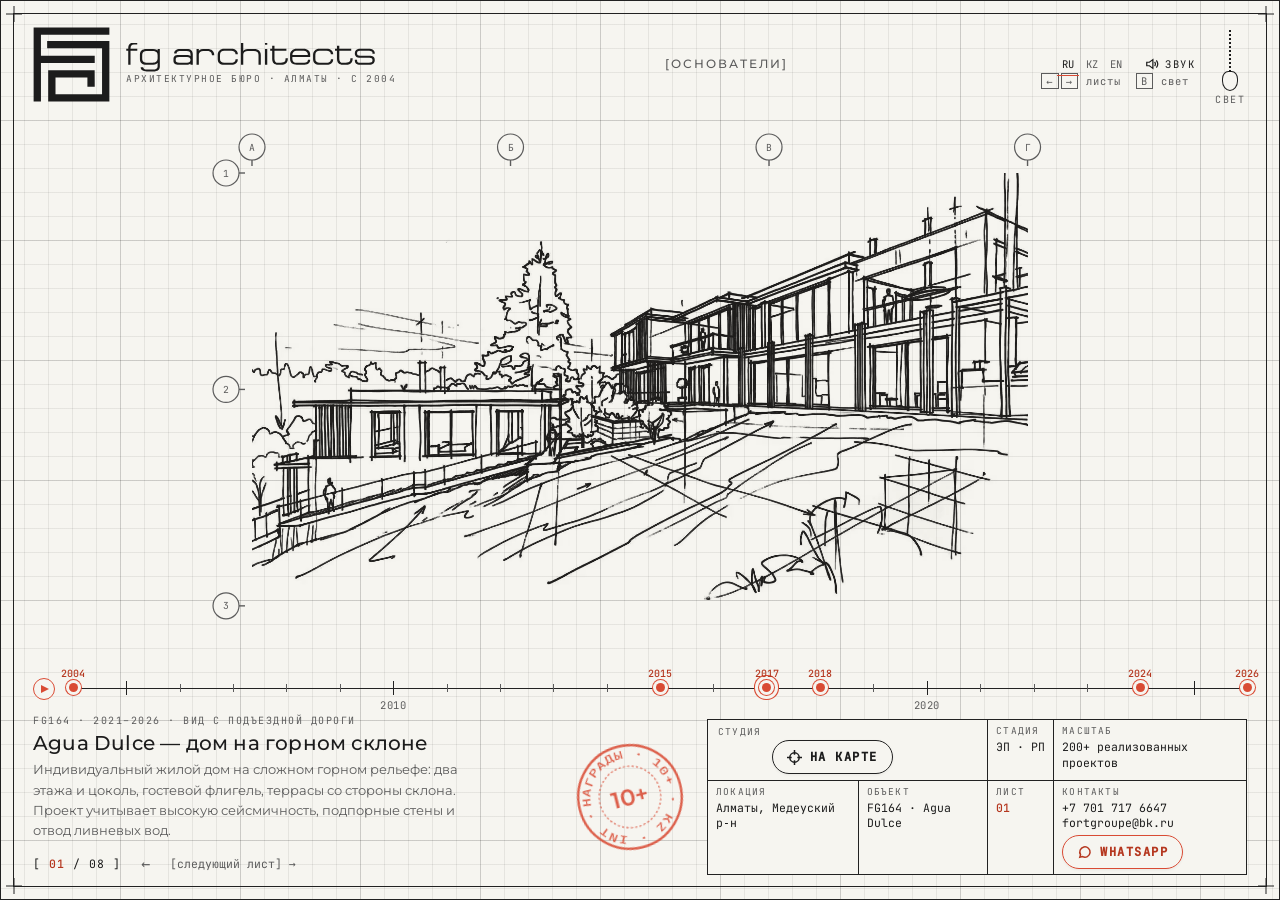
==== index.html @ b061aad9 "feat: release FGA WEB 3.0 interactive drafting board with sub-200ms load and CSP Level 3" ====
<!DOCTYPE html>
<html lang="ru">
<head>
<meta charset="UTF-8">
<meta name="viewport" content="width=device-width, initial-scale=1, viewport-fit=cover">
<title>fg architects — архитектурное бюро в Алматы | дома, отели, интерьеры</title>
<meta name="description" id="metaDesc" content="fg architects (ТОО «Fort Groupe») — архитектурное бюро в Алматы с 2004 года. Частные дома на рельефе, отели и курорты, офисные здания, интерьеры: от эскиза до рабочего проекта и авторского надзора.">
<meta name="theme-color" content="#f6f5f0">
<meta property="og:type" content="website">
<meta property="og:locale" id="ogLocale" content="ru_KZ">
<meta property="og:locale:alternate" content="kk_KZ">
<meta property="og:locale:alternate" content="en_US">
<meta property="og:site_name" content="fg architects">
<meta property="og:title" id="ogTitle" content="fg architects — архитектурное бюро в Алматы">
<meta property="og:description" id="ogDesc" content="С 2004 года: частные дома на рельефе, отели и курорты, офисные здания, интерьеры. Алматы, пр. Серкебаева, 107/1, оф. 13.">
<script type="application/ld+json">
{"@context":"https://schema.org","@graph":[
{"@type":"LocalBusiness","@id":"#firm","name":"fg architects","legalName":"ТОО «Fort Groupe»","alternateName":["Fort Groupe","FG Architects"],
 "description":"Архитектурное бюро в Алматы с 2004 года, более 200 реализованных проектов: частные дома на рельефе, отели и курорты, офисные здания, интерьеры. Эскиз, рабочий проект, авторский надзор.",
 "foundingDate":"2004","award":"Награды казахстанских и международных конкурсов по архитектуре и дизайну (более 10)","telephone":"+77017176647","email":"fortgroupe@bk.ru",
 "address":{"@type":"PostalAddress","streetAddress":"пр. Серкебаева, 107/1, офис 13","addressLocality":"Алматы","addressCountry":"KZ"},
 "areaServed":[{"@type":"City","name":"Алматы"},{"@type":"Country","name":"Казахстан"}],
 "slogan":"Архитектура начинается с человека и строится вокруг человека. Человек — мера всего","hasOfferCatalog":{"@type":"OfferCatalog","name":"Услуги","itemListElement":[{"@type":"Offer","itemOffered":{"@type":"Service","name":"Проектирование частного дома, в том числе на склоне"}},{"@type":"Offer","itemOffered":{"@type":"Service","name":"Проектирование отелей и курортов"}},{"@type":"Offer","itemOffered":{"@type":"Service","name":"Проектирование офисных зданий"}},{"@type":"Offer","itemOffered":{"@type":"Service","name":"Дизайн интерьера"}},{"@type":"Offer","itemOffered":{"@type":"Service","name":"Авторский надзор"}}]},
 "knowsAbout":["BIM-проектирование (Revit) с 2017 года","проектирование частного дома","проектирование на рельефе","проектирование отелей и курортов","офисные здания","дизайн интерьера","авторский надзор"],
 "founder":[{"@id":"#pogodaeva"},{"@id":"#roy"}]},
{"@type":"Person","@id":"#pogodaeva","name":"Оксана Погодаева","jobTitle":"Основатель, управляющий партнёр","worksFor":{"@id":"#firm"}},
{"@type":"Person","@id":"#roy","name":"Владимир Рой","alternateName":"Vladimir Roy","jobTitle":"Сооснователь, главный архитектор проектов","worksFor":{"@id":"#firm"}}]}
</script>
<link rel="icon" href="favicon.ico" sizes="any">
<link rel="icon" href="favicon.svg" type="image/svg+xml">
  <link rel="preload" as="font" type="font/woff2" crossorigin href="fonts/tDbv2o-flEEny0FZhsfKu5WU4zr3E_BX0PnT8RD8yKwBNntkaToggR7BYRbKPxTcwhsk.woff2">
  <link rel="preload" as="font" type="font/woff2" crossorigin href="fonts/tDbv2o-flEEny0FZhsfKu5WU4zr3E_BX0PnT8RD8yKwBNntkaToggR7BYRbKPxDcwg.woff2">
  <link rel="preload" as="font" type="font/woff2" crossorigin href="fonts/JTUSjIg1_i6t8kCHKm459W1hyzbi.woff2">
  <link rel="preload" as="font" type="font/woff2" crossorigin href="fonts/JTUSjIg1_i6t8kCHKm459Wlhyw.woff2">
  <link rel="stylesheet" href="css/app.css?v=3543f463">
<link rel="preload" as="image" href="assets/img/Fg117_sk-10.webp" fetchpriority="high">
<link rel="preload" as="image" href="assets/img/Fg117_sk-10-light.webp">

</head>
<body>
<div class="drafting-board" id="board">
  <div class="board-frame">
    <div class="crosshair ch-tl"></div><div class="crosshair ch-tr"></div>
    <div class="crosshair ch-bl"></div><div class="crosshair ch-br"></div>
  </div>
  <div class="dm" id="dm" aria-hidden="true">
    <div class="dm-h" id="dmH"></div><div class="dm-v" id="dmV"></div>
    <svg class="dm-head" id="dmHead" viewBox="-32 -32 64 64">
      <circle r="22" fill="none" stroke="var(--accent)" stroke-width="1"/>
      <circle r="3" fill="none" stroke="var(--accent)" stroke-width="1"/>
      <g id="dmTicks" stroke="var(--accent)" stroke-width="1"></g>
    </svg>
    <div class="dm-x" id="dmX">X 0000</div><div class="dm-y" id="dmY">Y 0000</div>
  </div>

  <!-- ===== Верх ===== -->
  <header class="top-bar">
    <a class="logo-block" href="#" onclick="event.preventDefault();goHome()" data-i18n-title="logo.aria" title="fg architects — на первый лист" aria-label="fg architects — на первый лист" data-i18n-aria="logo.aria">
      <svg class="logo-mark" viewBox="8200 -150 11880 11720" aria-hidden="true"><path d="M8296.3 0c3895.5,0 7790.9,0 11686.3,0l0 1129.3 -10557 0 0 3216.3 8298.2 0 0 1129.4 -8298.2 0 0 5941.3 -1129.3 0 0 -11416.3zm8298.2 7733.7l-4922.4 0 0 2553.2 7181.1 0 0 -7070.7 -8470.2 0 0 -1129.4 9599.5 0 0 9329.5c-3146.6,0 -6293.2,0 -9439.8,0l0 -4811.9 7169 0 12.1 2553.2 -1129.3 0 0 -1423.8z"/></svg>
      <h1 class="logo-text"><span class="sr-only">fg architects — </span><svg class="logo-word" viewBox="0 13050 28279 3300" aria-hidden="true"><path d="M225.3 13929l-225.3 0 0 -218 225.3 0 0 -43.6c0,-226.5 55.1,-395.5 165.4,-506.3 110.2,-110.8 270.7,-166 481.5,-166l377.9 0 0 225.3 -377.9 0c-128.4,0 -224.7,35.7 -288.9,107.8 -64.2,72.1 -96.3,187.7 -96.3,346.4l0 36.4 770.4 0 0 218 -770.4 0 0 1591.6 -261.6 0 0 -1591.6zm1330 931.5l0 -297.4 0 -159.3c0,-215.6 61.2,-381.6 184.1,-499.1 122.9,-116.9 307,-175.6 552.3,-175.6l758.9 0c162.9,0 298,32.1 404.6,96.3 34.5,21.2 72.1,53.3 113.3,96.3l0 -192.6 254.3 0 0 1981.1c0,179.3 -55.7,317.3 -167.1,413.7 -128.4,111.4 -327,167.1 -596,167.1l-726.8 0c-208.3,0 -375.5,-43.6 -501.5,-130.8 -126,-87.2 -189,-203.5 -189,-348.9l283.4 0c0,70.3 37,131.4 111.5,183.5 73.9,52.1 181.7,78.1 322.8,78.1l686.2 0c167.8,0 296.7,-33.3 387,-99.9 90.2,-66.6 135.1,-147.2 135.1,-241.6l0 -421.6c-19.4,46.1 -66.7,89.7 -142.4,130.8 -99.3,53.3 -219.8,80 -361,80l-751 0c-505.7,0 -758.9,-219.8 -758.9,-660.1zm2013.2 -43.6l0 -391.3c0,-142.3 -44.9,-256.2 -134.5,-341 -99.3,-91.4 -241,-137.5 -425.2,-137.5l-596 0c-215.6,0 -368.8,38.2 -459.7,113.9 -90.9,76.3 -136.3,198 -136.3,364.6l0 391.3c0,169 48.5,292.5 145.4,370.1 96.9,76.9 247.1,115.7 450.6,115.7l596 0c184.1,0 323.4,-44.8 417.9,-133.9 94.5,-89.6 141.7,-206.5 141.7,-351.9zm1802.4 27.9c0,-128.4 43.6,-228.9 131.4,-301.6 96.9,-80 240.4,-119.9 430,-119.9l1050.8 0c126.6,0 218.6,23 277.4,69 19.4,14.5 36.4,38.8 50.9,72.7l0 -245.9c0,-108.4 -32.7,-195 -98.7,-259.8 -77.5,-74.5 -190.8,-112.1 -339.2,-112.1l-697.7 0c-184.7,0 -314.9,38.8 -390.7,116.3 -24.2,24.2 -42.4,63 -54.5,116.3l0 65.4 -268.9 0 0 -65.4c-26.7,-104.2 26.7,-208.3 159.9,-312.5 116.3,-92.1 278.6,-138.1 486.9,-138.1l788.6 0c235,0 408.2,55.7 519.7,166.6 104.2,104.2 156.2,259.2 156.2,464.5l0 1160.4 -261.6 0 0 -145.4c-29.1,33.9 -54.5,58.2 -76.3,72.7 -70.3,48.5 -151.4,72.7 -243.5,72.7l-1017.5 0c-198.7,0 -348.9,-37 -450.6,-110.8 -101.8,-73.9 -152.6,-189.6 -152.6,-347l0 -218zm655.9 -203.5c-158.1,0 -263.4,20 -315.5,60 -52.7,40 -78.7,107.2 -78.7,201.7l0 130.8c0,87.2 25.5,150.2 76.9,188.9 63,48.5 169,72.7 317.3,72.7l890.3 0c262.8,0 394.3,-109 394.3,-327 0,-111.5 -32.7,-193.8 -98.7,-247.1 -65.4,-53.3 -164.1,-79.9 -295.5,-79.9l-890.3 0zm2233 879.4l-261.6 0 0 -1791.5 261.6 0 0 232.6c29.1,-53.3 58.2,-92.1 87.2,-116.3 92.1,-77.6 222.9,-116.3 392.5,-116.3l508.7 0c232.6,0 414.3,57 545.1,170.2 145.3,125.4 218,292.5 218,502.1l0 50.9 -261.6 0 0 -21.8c0,-105.4 -25.5,-198 -76.3,-277.4 -89.7,-137.5 -239.9,-205.9 -450.6,-205.9l-465.2 0c-140.5,0 -258.6,41.8 -354.3,125.4 -95.7,83 -143.5,181.7 -143.5,294.9l0 1153.2zm3670.2 -210.8c198.7,0 340.4,-52.1 425.2,-156.2 53.3,-65.4 79.9,-141.7 79.9,-228.9l0 -36.4 261.6 0 0 29.1c0,133.3 -36.3,249.5 -109,348.9 -126,174.4 -341.6,261.6 -646.8,261.6l-806.7 0c-244.6,0 -427,-58.7 -546.9,-176.2 -119.9,-117.5 -179.9,-281.6 -179.9,-492.4l0 -450.6c0,-205.9 60.6,-369.5 181.7,-490.6 130.8,-133.3 319.8,-199.9 566.9,-199.9l784.9 0 7.3 0c230.1,0 409.4,52.1 537.8,156.3 140.5,113.9 210.7,260.4 210.7,439.7l0 29.1 -261.6 0 0 -21.2c0,-121.7 -43.6,-216.2 -130.8,-284 -87.2,-67.9 -208.3,-101.8 -363.4,-101.8l-784.9 0c-155,0 -274.9,40 -359.8,119.9 -84.8,80 -127.2,197.4 -127.2,352.5l0 450.6c0,140.5 44.8,250.7 134.5,330.7 89.6,80 201.1,119.9 334.3,119.9l792.2 0zm1907.8 -1580.7l697.7 0c266.5,0 466.4,69.1 599.6,206.5 118.7,123.6 178.1,288.9 178.1,497.2l0 1087.8 -261.6 0 0 -1087.8c0,-154.4 -47.3,-274.3 -141.7,-358.5 -94.5,-84.8 -219.2,-127.2 -374.3,-127.2l-697.7 0c-157.5,0 -284,41.8 -379.8,125.4 -95.7,83 -143.5,203.5 -143.5,360.4l0 1087.8 -261.6 0 0 -2525.6 261.6 0 0 988.4c48.5,-82.4 101.8,-139.3 159.9,-170.8 99.4,-55.8 220.5,-83.6 363.4,-83.6zm1947.8 1791.5l0 -1795.1 261.6 0 0 1795.1 -261.6 0zm0 -2525.6l261.6 0 0 261.6 -261.6 0 0 -261.6zm1082.9 1886l0 -944.8 1355.4 0 0 -218 -1355.4 0 0 -348.9 -261.6 0 0 348.9 -225.3 0 0 218 225.3 0 0 904.8c0,227.7 56.3,397.9 169,510.6 112.6,112.7 271.9,169 477.8,169l374.3 0c302.8,0 517.2,-86 643.2,-258 80,-109 119.9,-248.3 119.9,-417.9l0 -50.9 -261.6 0 0 21.8c0,147.8 -25.5,255.6 -76.3,323.4 -80,109 -230.1,163.5 -450.6,163.5l-348.9 0c-113.8,0 -204.7,-33.9 -272.5,-101.8 -75.1,-75.1 -112.6,-181.7 -112.6,-319.8zm3801.1 -457.9c0,-150.2 -42.4,-268.9 -127.2,-356.1 -84.8,-87.2 -203.5,-130.8 -356.1,-130.8l-821.3 0c-138.1,0 -249.5,43.6 -334.3,130.8 -84.8,87.2 -127.2,205.9 -127.2,356.1l1766.1 0zm-378 1104.7l-879.4 0c-513.6,0 -770.4,-225.3 -770.4,-675.9l0 -472.4c0,-176.9 65.4,-328.3 196.2,-454.3 143,-138.1 331.9,-207.1 566.9,-207.1l755.9 0c247.1,0 439.7,63 577.8,189 128.4,116.3 192.6,264 192.6,443.3l0 290.7 -2027.7 0 0 174.4c0,174.4 47.3,302.8 141.7,385.2 82.4,72.7 201.1,109 356.1,109l853.9 0c138.1,0 241.7,-30.9 310.7,-92.7 69,-61.8 103.6,-139.9 103.6,-234.4l0 -36.3 261.6 0 0 36.3c0,138.1 -44.9,256.8 -134.5,356.1 -113.9,126 -282.2,188.9 -505.1,188.9zm2489.2 -218c198.7,0 340.4,-52.1 425.2,-156.2 53.3,-65.4 79.9,-141.7 79.9,-228.9l0 -36.4 261.6 0 0 29.1c0,133.3 -36.3,249.5 -109,348.9 -126,174.4 -341.6,261.6 -646.8,261.6l-806.7 0c-244.6,0 -427,-58.7 -546.9,-176.2 -119.9,-117.5 -179.9,-281.6 -179.9,-492.4l0 -450.6c0,-205.9 60.6,-369.5 181.7,-490.6 130.8,-133.3 319.8,-199.9 566.9,-199.9l784.9 0 7.3 0c230.1,0 409.4,52.1 537.8,156.3 140.5,113.9 210.7,260.4 210.7,439.7l0 29.1 -261.6 0 0 -21.2c0,-121.7 -43.6,-216.2 -130.8,-284 -87.2,-67.9 -208.3,-101.8 -363.4,-101.8l-784.9 0c-155,0 -274.9,40 -359.8,119.9 -84.8,80 -127.2,197.4 -127.2,352.5l0 450.6c0,140.5 44.8,250.7 134.5,330.7 89.6,80 201.1,119.9 334.3,119.9l792.2 0zm1464.5 -428.8l0 -944.8 1355.4 0 0 -218 -1355.4 0 0 -348.9 -261.6 0 0 348.9 -225.3 0 0 218 225.3 0 0 904.8c0,227.7 56.3,397.9 169,510.6 112.6,112.7 271.9,169 477.8,169l374.3 0c302.8,0 517.2,-86 643.2,-258 80,-109 119.9,-248.3 119.9,-417.9l0 -50.9 -261.6 0 0 21.8c0,147.8 -25.5,255.6 -76.3,323.4 -80,109 -230.1,163.5 -450.6,163.5l-348.9 0c-113.8,0 -204.7,-33.9 -272.5,-101.8 -75.1,-75.1 -112.6,-181.7 -112.6,-319.8zm2020.4 65.4l0 101.7c0,87.2 23,149 69,185.3 63.6,50.9 182.9,76.3 358,76.3l926.6 0c265.3,0 397.9,-84.8 397.9,-254.3l0 -80c0,-80 -29.7,-142.3 -89.6,-187.1 -59.4,-44.9 -143.6,-67.3 -253.2,-67.3l-1050.2 0c-202.3,0 -354.3,-36.3 -457.9,-109 -103.6,-72.7 -155,-191.4 -155,-356.1l0 -72.7c0,-133.3 50.9,-241.1 152.6,-323.4 116.3,-94.5 278.6,-141.7 486.9,-141.7l850.3 0c298,0 510,48.5 635.9,145.4 94.5,72.7 141.7,172 141.7,298l0 123.5 -261.6 0 0 -116.3c0,-55.7 -25.4,-101.8 -76.3,-138.1 -87.2,-63 -231.3,-94.5 -432.4,-94.5l-901.2 0c-227.7,0 -341.6,82.4 -341.6,247.1l0 72.7c0,164.7 114.5,247.1 342.8,247.1l1050.2 0c202.3,0 355.5,38.8 461.5,116.3 106,77.5 158.7,196.2 158.7,356.1l0 80c0,133.2 -50.9,242.2 -152.6,327 -116.3,96.9 -281,145.3 -494.2,145.3l-995.7 0c-235,0 -403.4,-46 -505.1,-138.1 -80,-72.7 -119.9,-176.8 -119.9,-312.5l0 -130.8 254.4 0z"/></svg><small data-i18n="tagline">Архитектурное бюро · Алматы · с 2004</small></h1>
    </a>
    <nav class="tabs-nav" id="tabs" role="tablist" aria-label="Разделы" data-i18n-aria="tabs.aria">
      <button class="tab-btn" role="tab" id="tab-founders" aria-controls="tracing-overlay" aria-selected="false" data-tab="founders" onclick="selectTab('founders')"><span aria-hidden="true">[</span><span data-i18n="tab.founders">Основатели</span><span aria-hidden="true">]</span></button>
    </nav>
    <div class="top-right">
      <div class="lang-switch" role="group" aria-label="Язык сайта" data-i18n-aria="lang.aria">
        <button data-lang="ru" aria-pressed="true" lang="ru" onclick="setLang('ru')">RU</button><button data-lang="kk" aria-pressed="false" lang="kk" onclick="setLang('kk')">KZ</button><button data-lang="en" aria-pressed="false" lang="en" onclick="setLang('en')">EN</button>
      </div>
      <button class="sound-btn" id="soundBtn" aria-pressed="true" onclick="toggleSound()" aria-label="Звук карандаша: включить или выключить" data-i18n-aria="sound.aria">
        <svg viewBox="0 0 16 16" aria-hidden="true"><path d="M2 6h3l4-3v10l-4-3H2z"/><path class="wave" d="M11 5.5c1 1.4 1 3.6 0 5M13 3.8c1.8 2.4 1.8 6 0 8.4"/></svg><span data-i18n="sound.label">Звук</span>
      </button>
      <button class="lamp-cord" id="themeBtn" aria-pressed="false" aria-label="Режим листа: ватман или синька со светом" data-i18n-aria="theme.aria">
        <span class="cord"></span><span class="bead"></span><span class="lamp-lbl" data-i18n="lamp.label">свет</span>
      </button>
    </div>
  </header>

  <div class="kbd-hint" aria-hidden="true"><kbd>←</kbd><kbd>→</kbd> <span data-i18n="hint.sheets">листы</span> &nbsp;<kbd>B</kbd> <span data-i18n="hint.bp">синька</span></div>

  <!-- ===== Сцена ===== -->
  <main class="canvas-stage" id="stage" role="tabpanel" aria-labelledby="tab-arch">
    <div class="sketch-wrapper" id="sketch">
      <canvas id="gl" role="img" aria-label="Эскиз: Agua Dulce — дом на горном склоне, вид с подъездной дороги"></canvas>
      <svg class="overlay-svg" id="ovl"></svg>
      <div class="t-square" id="tsq"></div>
      <div class="wipe-handle" id="wipe"><em class="l" data-i18n="layer.shade">ПОДАЧА</em><span>⇆</span><em class="r" data-i18n="layer.lines">ЛИНИИ</em></div>
    </div>
    <button class="zoom-btn" id="zoomBtn" hidden onclick="toggleZoom()" aria-pressed="true"><svg viewBox="0 0 16 16" aria-hidden="true"><path d="M1 5V1h4M11 1h4v4M15 11v4h-4M5 15H1v-4"/></svg><span>Весь лист</span></button>
    <div class="loader" id="loader" aria-hidden="true" data-i18n="loader">ЗАКРЕПЛЯЮ ЛИСТ…</div>

    <button id="concept-toggle-btn" class="concept-toggle hidden" onclick="toggleConceptLayer()" aria-label="Переключить слой: линии или тональная подача" data-i18n-aria="layer.aria">
      <span class="k" data-i18n="layer.label">Слой:</span><b id="lyL" class="on" data-i18n="layer.lines">Линии</b><span class="k">/</span><b id="lyS" data-i18n="layer.shade">Подача</b>
    </button>

    <section id="tracing-overlay" class="tracing-overlay" aria-hidden="true" inert>
      <div class="tape tape-tl"></div><div class="tape tape-tr"></div>
      <button class="kalka-close" onclick="closeFounders()" aria-label="Закрыть" data-i18n-aria="close">×</button>
      <div class="tracing-header"><span data-i18n="tr.header">FG ARCHITECTS — РУКОВОДСТВО БЮРО</span><span class="hide-m" data-i18n="tr.sheet">ЛИСТ: КАЛЬКА 01-А</span></div>
      <div class="founders-grid">
        <div class="founder-card">
          <div class="founder-sketch-avatar"><img class="ph" data-asset="ph_oxy" data-i18n-alt="f2.name" alt="Оксана Погодаева" width="168" height="168" decoding="async"></div>
          <div class="founder-name" data-i18n="f2.name">Оксана Погодаева</div>
          <div class="founder-role" data-i18n="f2.role">ОСНОВАТЕЛЬ / УПРАВЛЯЮЩИЙ ПАРТНЁР</div>
          <div class="founder-since" data-i18n="f2.since">В профессии с 1995 года</div>
          <div class="founder-signature">O. Pogodaeva</div>
        </div>
        <div class="founder-card">
          <div class="founder-sketch-avatar"><img class="ph" data-asset="ph_roy" data-i18n-alt="f1.name" alt="Владимир Рой" width="168" height="168" decoding="async"></div>
          <div class="founder-name" data-i18n="f1.name">Владимир Рой</div>
          <div class="founder-role" data-i18n="f1.role">СООСНОВАТЕЛЬ / ГЛАВНЫЙ АРХИТЕКТОР ПРОЕКТОВ</div>
          <div class="founder-since" data-i18n="f1.since">В профессии с 1999 года</div>
          <div class="founder-signature">V. Roy</div>
        </div>
      </div>
      <p class="manifesto-quote" data-i18n="quote">«Архитектура начинается с человека и строится вокруг человека. Человек — мера всего».</p>
      <div class="bim-line"><b>BIM</b><span data-i18n="bim.line">Проектируем в BIM (Revit) с 2017 года: единая цифровая модель от эскиза до рабочей документации</span></div>
      <div class="tracing-foot"><span data-i18n="tr.foot">Студия основана в 2004 году · Алматы, пр. Серкебаева, 107/1, оф. 13</span><span><a href="mailto:fortgroupe@bk.ru">fortgroupe@bk.ru</a> · <a href="tel:+77017176647">+7 701 717 6647</a></span></div>
    </section>
    <section id="map-overlay" class="tracing-overlay kalka" aria-hidden="true" inert role="dialog" aria-modal="true" aria-labelledby="mapTitle">
      <div class="tape tape-tl"></div><div class="tape tape-tr"></div>
      <button class="kalka-close" onclick="closeKalka()" aria-label="Закрыть" data-i18n-aria="close">×</button>
      <div class="tracing-header"><span data-i18n="map.header">СИТУАЦИОННАЯ СХЕМА — ОФИС СТУДИИ</span><span class="hide-m" data-i18n="map.sheet">ЛИСТ: КАЛЬКА 02-А</span></div>
      <div class="map-body">
        <svg class="compass" viewBox="-60 -60 120 120" aria-hidden="true">
          <circle r="54" class="c1"/><circle r="40" class="c2"/><circle r="4" class="c3"/>
          <path class="n" d="M0 -52 L7 0 L0 6 L-7 0Z"/><path class="s" d="M0 52 L7 0 L0 -6 L-7 0Z"/>
          <path class="w" d="M-46 0 L0 5 L4 0 L0 -5Z"/><path class="w" d="M46 0 L0 5 L-4 0 L0 -5Z"/>
          <text y="-58" text-anchor="middle">N</text>
        </svg>
        <div class="map-text">
          <div class="map-lead" id="mapTitle" data-i18n="map.lead">Офис fg architects</div>
          <div class="map-addr" data-i18n="addr">Алматы, пр. Серкебаева, 107/1, оф. 13</div>
          <div class="map-open" data-i18n="map.open">Открыть в навигаторе</div>
          <div class="map-links">
            <a target="_blank" rel="noopener noreferrer" href="https://2gis.kz/almaty/search/%D0%A1%D0%B5%D1%80%D0%BA%D0%B5%D0%B1%D0%B0%D0%B5%D0%B2%D0%B0%20107%2F1">2GIS</a>
            <a target="_blank" rel="noopener noreferrer" href="https://www.google.com/maps/search/?api=1&amp;query=%D0%90%D0%BB%D0%BC%D0%B0%D1%82%D1%8B%2C%20%D0%BF%D1%80%D0%BE%D1%81%D0%BF%D0%B5%D0%BA%D1%82%20%D0%A1%D0%B5%D1%80%D0%BA%D0%B5%D0%B1%D0%B0%D0%B5%D0%B2%D0%B0%20107%2F1">Google Maps</a>
            <a target="_blank" rel="noopener noreferrer" href="https://yandex.kz/maps/162/almaty/?text=%D0%90%D0%BB%D0%BC%D0%B0%D1%82%D1%8B%2C%20%D0%BF%D1%80%D0%BE%D1%81%D0%BF%D0%B5%D0%BA%D1%82%20%D0%A1%D0%B5%D1%80%D0%BA%D0%B5%D0%B1%D0%B0%D0%B5%D0%B2%D0%B0%20107%2F1"><span data-i18n="map.yandex">Яндекс Карты</span></a>
          </div>
          <div class="map-contacts"><a href="https://wa.me/77017176647" target="_blank" rel="noopener noreferrer">WhatsApp</a> · <a href="tel:+77017176647">+7 701 717 6647</a> · <a href="mailto:fortgroupe@bk.ru">fortgroupe@bk.ru</a></div>
        </div>
      </div>
    </section>

    <section id="awards-overlay" class="tracing-overlay kalka" aria-hidden="true" inert role="dialog" aria-modal="true" aria-labelledby="awTitle">
      <div class="tape tape-tl"></div><div class="tape tape-tr"></div>
      <button class="kalka-close" onclick="closeKalka()" aria-label="Закрыть" data-i18n-aria="close">×</button>
      <div class="tracing-header"><span data-i18n="awards.header">FG ARCHITECTS — ВЕДОМОСТЬ НАГРАД</span><span class="hide-m" data-i18n="awards.sheet">ЛИСТ: КАЛЬКА 03-А</span></div>
      <div class="aw-body">
        <div class="aw-count" id="awTitle"><b data-i18n="awards.count">10+</b><span data-i18n="awards.lead">наград казахстанских и международных конкурсов по архитектуре и дизайну</span></div>
        <p class="aw-text" data-i18n="awards.text">Основатели студии — победители казахстанских и международных конкурсов по архитектуре и дизайну интерьера. С 2004 года студия реализовала более 200 проектов.</p>
        <table class="aw-table" id="awTable" hidden></table>
      </div>
    </section>
  </main>

  <!-- ===== Таймлайн ===== -->
  <nav class="timeline" id="timeline" aria-label="Вехи студии" data-i18n-aria="tl.aria">
    <div class="tl-rule" id="tlRule"></div>
    <button class="tl-play" id="tlPlay" type="button" onclick="event.stopPropagation();tlTour.toggle()" aria-label="Пройти по вехам" data-i18n-aria="tl.play"><svg class="pl" viewBox="0 0 8 8" aria-hidden="true"><path d="M0 0L8 4L0 8Z"/></svg><svg class="ps" viewBox="0 0 8 8" aria-hidden="true"><path d="M0 0h3v8H0zM5 0h3v8H5z"/></svg></button>
    <div class="tl-pop" id="tlPop" role="status" aria-live="polite"></div>
  </nav>

  <!-- ===== Низ ===== -->
  <footer class="bottom-bar">
    <div class="left-col">
      <div class="caption" id="caption" aria-live="polite">
        <div class="meta" id="cap-meta">FG164 · 2021–2026 · Вид с подъездной дороги</div>
        <h2 id="cap-title">Agua Dulce — дом на горном склоне</h2>
        <p id="cap-desc">Индивидуальный жилой дом на сложном горном рельефе: два этажа и цоколь, гостевой флигель, террасы со стороны склона. Проект учитывает высокую сейсмичность, подпорные стены и отвод ливневых вод.</p>
        <button class="cap-more" id="capMore" aria-expanded="false" onclick="toggleCap()" data-i18n="cap.more">Подробнее</button>
      </div>
      <div class="project-nav" id="pnav">
        <span id="project-index">[ <b>01</b> / 08 ]</span>
        <button class="nav-btn arrow" onclick="prevProject()" aria-label="Предыдущий лист" data-i18n-aria="nav.prev">←</button>
        <button class="nav-btn" onclick="nextProject()"><span class="nx-l" data-i18n="nav.next">[следующий лист] →</span><span class="nx-s" data-i18n="nav.short">Далее →</span></button>
      </div>
    </div>
    <div class="tb-wrap">
    <button class="award-seal" id="awardSeal" onclick="openKalka('awards-overlay')" aria-label="Награды студии: открыть ведомость" data-i18n-aria="awards.aria">
      <svg viewBox="0 0 100 100" aria-hidden="true"><defs><path id="sealPath" d="M50 50 m-36 0 a36 36 0 1 1 72 0 a36 36 0 1 1 -72 0"/></defs>
        <circle cx="50" cy="50" r="47" class="r1"/><circle cx="50" cy="50" r="28" class="r2"/>
        <text class="ring"><textPath href="#sealPath" id="sealText" textLength="222" lengthAdjust="spacingAndGlyphs" data-i18n="awards.seal">НАГРАДЫ · 10+ · KZ · INT · </textPath></text>
        <text x="50" y="57" text-anchor="middle" class="big">10+</text></svg>
    </button>
    <table class="title-block" id="tb">
      <tr>
        <td colspan="2" class="tb-addr"><span class="k" data-i18n="tb.studio">Студия</span>
          <button class="map-btn" onclick="openKalka('map-overlay')" aria-label="Показать офис студии на карте" data-i18n-aria="map.aria"><svg viewBox="0 0 16 16" aria-hidden="true"><circle cx="8" cy="8" r="5"/><path d="M8 0v5M8 11v5M0 8h5M11 8h5"/></svg><span data-i18n="map.btn">На карте</span></button></td>
        <td><span class="k" data-i18n="tb.stage">Стадия</span><span id="tb-stage">—</span></td>
        <td><span class="k" data-i18n="tb.scale">Масштаб</span><span id="tb-scale" data-i18n="scale.firm">200+ реализованных проектов</span></td>
      </tr>
      <tr>
        <td><span class="k" data-i18n="tb.location">Локация</span><span id="tb-location">—</span></td>
        <td><span class="k" data-i18n="tb.object">Объект</span><span id="tb-object-name">—</span></td>
        <td><span class="k" data-i18n="tb.sheet">Лист</span><span id="tb-sheet">01</span></td>
        <td><span class="k" data-i18n="tb.contacts">Контакты</span><a href="tel:+77017176647">+7 701 717 6647</a><br><a href="mailto:fortgroupe@bk.ru">fortgroupe@bk.ru</a><br><a class="map-btn wa-btn" target="_blank" rel="noopener noreferrer" href="https://wa.me/77017176647"><svg viewBox="0 0 16 16" aria-hidden="true"><path d="M3 13l.8-2.6A5.5 5.5 0 1 1 6 12.4z"/></svg>WhatsApp</a></td>
      </tr>
    </table>
    </div>
  </footer>
</div>
<label class="haptic-proxy" aria-hidden="true" id="hapticProxy"><input type="checkbox" switch tabindex="-1"></label>
<noscript><section style="position:fixed;inset:12%;overflow:auto;background:#f6f5f0;padding:24px;font:14px/1.6 sans-serif;z-index:99">
<h2>fg architects — архитектурное бюро в Алматы</h2>
<p>ТОО «Fort Groupe», с 2004 года, более 200 реализованных проектов, более 10 наград казахстанских и международных конкурсов. Частные дома на рельефе, отели и курорты, офисные здания, интерьеры: эскиз, рабочий проект, авторский надзор.</p>
<p>Руководство: Оксана Погодаева — основатель, управляющий партнёр (в профессии с 1995 года); Владимир Рой — сооснователь, главный архитектор проектов (в профессии с 1999 года).</p>
<p>Алматы, пр. Серкебаева, 107/1, оф. 13 · <a href="tel:+77017176647">+7 701 717 6647</a> · <a href="mailto:fortgroupe@bk.ru">fortgroupe@bk.ru</a></p>
<h3>Проекты</h3>
<ul>
<li><b>Agua Dulce (FG164), Алматы, Медеуский р‑н, 2021–2026</b> — индивидуальный жилой дом на сложном горном рельефе: два этажа и цоколь, гостевой флигель, террасы, облицовка натуральным камнем; подпорные стены, высокая сейсмичность, отвод ливневых вод. Эскизный и рабочий проект.</li>
<li><b>KAZ Recycling (FG200), Карасайский р-н, с. Абай, 2024–2026</b> — административное здание класса А: перфорированная оболочка с органическими проёмами, витражный первый этаж, атриум, проект фасадного освещения. Эскизный проект.</li>
<li><b>Отель в Чундже (FG131), Алматинская обл., 2018–2026</b> — загородный отель: интерьеры лобби-бара, комплектация, рабочая документация и авторский надзор.</li>
<li><b>Классические интерьеры, Алматы</b> — дизайн-проект холла и гостиной: стеновые панели, пилястры, карнизы, двери с остеклением.</li>
</ul>
<p>История: 2004 — основание студии; 2015 — Владимир Рой становится соучредителем; 2017 — победа в конкурсе IDEA и внедрение BIM (Revit); 2018 — дипломы Союза архитекторов; 2024 — 20 лет студии; 2026 — более 200 реализованных проектов.</p>
<p>Услуги: архитектурное проектирование частных домов, в том числе на склонах; отели и курорты; офисные здания; дизайн интерьера; эскизный и рабочий проект; авторский надзор.</p>
<p>Для просмотра эскизов включите JavaScript.</p></section></noscript>

<script defer src="js/config.js?v=3b1d8823"></script>
<script defer src="js/app.js?v=95995d14"></script>
</body>
</html>
---- css/app.css ----
@font-face {
  font-family: 'Caveat';
  font-style: normal;
  font-weight: 400;
  font-display: swap;
  src: url(../fonts/Wnz6HAc5bAfYB2Q7azYYmg8.woff2) format('woff2');
  unicode-range: U+0460-052F, U+1C80-1C8A, U+20B4, U+2DE0-2DFF, U+A640-A69F, U+FE2E-FE2F;
}
@font-face {
  font-family: 'Caveat';
  font-style: normal;
  font-weight: 400;
  font-display: swap;
  src: url(../fonts/Wnz6HAc5bAfYB2Q7YjYYmg8.woff2) format('woff2');
  unicode-range: U+0301, U+0400-045F, U+0490-0491, U+04B0-04B1, U+2116;
}
@font-face {
  font-family: 'Caveat';
  font-style: normal;
  font-weight: 400;
  font-display: swap;
  src: url(../fonts/Wnz6HAc5bAfYB2Q7aDYYmg8.woff2) format('woff2');
  unicode-range: U+0100-02BA, U+02BD-02C5, U+02C7-02CC, U+02CE-02D7, U+02DD-02FF, U+0304, U+0308, U+0329, U+1D00-1DBF, U+1E00-1E9F, U+1EF2-1EFF, U+2020, U+20A0-20AB, U+20AD-20C4, U+2113, U+2C60-2C7F, U+A720-A7FF;
}
@font-face {
  font-family: 'Caveat';
  font-style: normal;
  font-weight: 400;
  font-display: swap;
  src: url(../fonts/Wnz6HAc5bAfYB2Q7ZjYY.woff2) format('woff2');
  unicode-range: U+0000-00FF, U+0131, U+0152-0153, U+02BB-02BC, U+02C6, U+02DA, U+02DC, U+0304, U+0308, U+0329, U+2000-206F, U+20AC, U+2122, U+2191, U+2193, U+2212, U+2215, U+FEFF, U+FFFD;
}
@font-face {
  font-family: 'Caveat';
  font-style: normal;
  font-weight: 600;
  font-display: swap;
  src: url(../fonts/Wnz6HAc5bAfYB2Q7azYYmg8.woff2) format('woff2');
  unicode-range: U+0460-052F, U+1C80-1C8A, U+20B4, U+2DE0-2DFF, U+A640-A69F, U+FE2E-FE2F;
}
@font-face {
  font-family: 'Caveat';
  font-style: normal;
  font-weight: 600;
  font-display: swap;
  src: url(../fonts/Wnz6HAc5bAfYB2Q7YjYYmg8.woff2) format('woff2');
  unicode-range: U+0301, U+0400-045F, U+0490-0491, U+04B0-04B1, U+2116;
}
@font-face {
  font-family: 'Caveat';
  font-style: normal;
  font-weight: 600;
  font-display: swap;
  src: url(../fonts/Wnz6HAc5bAfYB2Q7aDYYmg8.woff2) format('woff2');
  unicode-range: U+0100-02BA, U+02BD-02C5, U+02C7-02CC, U+02CE-02D7, U+02DD-02FF, U+0304, U+0308, U+0329, U+1D00-1DBF, U+1E00-1E9F, U+1EF2-1EFF, U+2020, U+20A0-20AB, U+20AD-20C4, U+2113, U+2C60-2C7F, U+A720-A7FF;
}
@font-face {
  font-family: 'Caveat';
  font-style: normal;
  font-weight: 600;
  font-display: swap;
  src: url(../fonts/Wnz6HAc5bAfYB2Q7ZjYY.woff2) format('woff2');
  unicode-range: U+0000-00FF, U+0131, U+0152-0153, U+02BB-02BC, U+02C6, U+02DA, U+02DC, U+0304, U+0308, U+0329, U+2000-206F, U+20AC, U+2122, U+2191, U+2193, U+2212, U+2215, U+FEFF, U+FFFD;
}
@font-face {
  font-family: 'JetBrains Mono';
  font-style: normal;
  font-weight: 400;
  font-display: swap;
  src: url(../fonts/tDbv2o-flEEny0FZhsfKu5WU4zr3E_BX0PnT8RD8yKwBNntkaToggR7BYRbKPx3cwhsk.woff2) format('woff2');
  unicode-range: U+0460-052F, U+1C80-1C8A, U+20B4, U+2DE0-2DFF, U+A640-A69F, U+FE2E-FE2F;
}
@font-face {
  font-family: 'JetBrains Mono';
  font-style: normal;
  font-weight: 400;
  font-display: swap;
  src: url(../fonts/tDbv2o-flEEny0FZhsfKu5WU4zr3E_BX0PnT8RD8yKwBNntkaToggR7BYRbKPxTcwhsk.woff2) format('woff2');
  unicode-range: U+0301, U+0400-045F, U+0490-0491, U+04B0-04B1, U+2116;
}
@font-face {
  font-family: 'JetBrains Mono';
  font-style: normal;
  font-weight: 400;
  font-display: swap;
  src: url(../fonts/tDbv2o-flEEny0FZhsfKu5WU4zr3E_BX0PnT8RD8yKwBNntkaToggR7BYRbKPx7cwhsk.woff2) format('woff2');
  unicode-range: U+0100-02BA, U+02BD-02C5, U+02C7-02CC, U+02CE-02D7, U+02DD-02FF, U+0304, U+0308, U+0329, U+1D00-1DBF, U+1E00-1E9F, U+1EF2-1EFF, U+2020, U+20A0-20AB, U+20AD-20C4, U+2113, U+2C60-2C7F, U+A720-A7FF;
}
@font-face {
  font-family: 'JetBrains Mono';
  font-style: normal;
  font-weight: 400;
  font-display: swap;
  src: url(../fonts/tDbv2o-flEEny0FZhsfKu5WU4zr3E_BX0PnT8RD8yKwBNntkaToggR7BYRbKPxDcwg.woff2) format('woff2');
  unicode-range: U+0000-00FF, U+0131, U+0152-0153, U+02BB-02BC, U+02C6, U+02DA, U+02DC, U+0304, U+0308, U+0329, U+2000-206F, U+20AC, U+2122, U+2191, U+2193, U+2212, U+2215, U+FEFF, U+FFFD;
}
@font-face {
  font-family: 'JetBrains Mono';
  font-style: normal;
  font-weight: 500;
  font-display: swap;
  src: url(../fonts/tDbv2o-flEEny0FZhsfKu5WU4zr3E_BX0PnT8RD8yKwBNntkaToggR7BYRbKPx3cwhsk.woff2) format('woff2');
  unicode-range: U+0460-052F, U+1C80-1C8A, U+20B4, U+2DE0-2DFF, U+A640-A69F, U+FE2E-FE2F;
}
@font-face {
  font-family: 'JetBrains Mono';
  font-style: normal;
  font-weight: 500;
  font-display: swap;
  src: url(../fonts/tDbv2o-flEEny0FZhsfKu5WU4zr3E_BX0PnT8RD8yKwBNntkaToggR7BYRbKPxTcwhsk.woff2) format('woff2');
  unicode-range: U+0301, U+0400-045F, U+0490-0491, U+04B0-04B1, U+2116;
}
@font-face {
  font-family: 'JetBrains Mono';
  font-style: normal;
  font-weight: 500;
  font-display: swap;
  src: url(../fonts/tDbv2o-flEEny0FZhsfKu5WU4zr3E_BX0PnT8RD8yKwBNntkaToggR7BYRbKPx7cwhsk.woff2) format('woff2');
  unicode-range: U+0100-02BA, U+02BD-02C5, U+02C7-02CC, U+02CE-02D7, U+02DD-02FF, U+0304, U+0308, U+0329, U+1D00-1DBF, U+1E00-1E9F, U+1EF2-1EFF, U+2020, U+20A0-20AB, U+20AD-20C4, U+2113, U+2C60-2C7F, U+A720-A7FF;
}
@font-face {
  font-family: 'JetBrains Mono';
  font-style: normal;
  font-weight: 500;
  font-display: swap;
  src: url(../fonts/tDbv2o-flEEny0FZhsfKu5WU4zr3E_BX0PnT8RD8yKwBNntkaToggR7BYRbKPxDcwg.woff2) format('woff2');
  unicode-range: U+0000-00FF, U+0131, U+0152-0153, U+02BB-02BC, U+02C6, U+02DA, U+02DC, U+0304, U+0308, U+0329, U+2000-206F, U+20AC, U+2122, U+2191, U+2193, U+2212, U+2215, U+FEFF, U+FFFD;
}
@font-face {
  font-family: 'Montserrat';
  font-style: normal;
  font-weight: 400;
  font-display: swap;
  src: url(../fonts/JTUSjIg1_i6t8kCHKm459WRhyzbi.woff2) format('woff2');
  unicode-range: U+0460-052F, U+1C80-1C8A, U+20B4, U+2DE0-2DFF, U+A640-A69F, U+FE2E-FE2F;
}
@font-face {
  font-family: 'Montserrat';
  font-style: normal;
  font-weight: 400;
  font-display: swap;
  src: url(../fonts/JTUSjIg1_i6t8kCHKm459W1hyzbi.woff2) format('woff2');
  unicode-range: U+0301, U+0400-045F, U+0490-0491, U+04B0-04B1, U+2116;
}
@font-face {
  font-family: 'Montserrat';
  font-style: normal;
  font-weight: 400;
  font-display: swap;
  src: url(../fonts/JTUSjIg1_i6t8kCHKm459Wdhyzbi.woff2) format('woff2');
  unicode-range: U+0100-02BA, U+02BD-02C5, U+02C7-02CC, U+02CE-02D7, U+02DD-02FF, U+0304, U+0308, U+0329, U+1D00-1DBF, U+1E00-1E9F, U+1EF2-1EFF, U+2020, U+20A0-20AB, U+20AD-20C4, U+2113, U+2C60-2C7F, U+A720-A7FF;
}
@font-face {
  font-family: 'Montserrat';
  font-style: normal;
  font-weight: 400;
  font-display: swap;
  src: url(../fonts/JTUSjIg1_i6t8kCHKm459Wlhyw.woff2) format('woff2');
  unicode-range: U+0000-00FF, U+0131, U+0152-0153, U+02BB-02BC, U+02C6, U+02DA, U+02DC, U+0304, U+0308, U+0329, U+2000-206F, U+20AC, U+2122, U+2191, U+2193, U+2212, U+2215, U+FEFF, U+FFFD;
}
@font-face {
  font-family: 'Montserrat';
  font-style: normal;
  font-weight: 500;
  font-display: swap;
  src: url(../fonts/JTUSjIg1_i6t8kCHKm459WRhyzbi.woff2) format('woff2');
  unicode-range: U+0460-052F, U+1C80-1C8A, U+20B4, U+2DE0-2DFF, U+A640-A69F, U+FE2E-FE2F;
}
@font-face {
  font-family: 'Montserrat';
  font-style: normal;
  font-weight: 500;
  font-display: swap;
  src: url(../fonts/JTUSjIg1_i6t8kCHKm459W1hyzbi.woff2) format('woff2');
  unicode-range: U+0301, U+0400-045F, U+0490-0491, U+04B0-04B1, U+2116;
}
@font-face {
  font-family: 'Montserrat';
  font-style: normal;
  font-weight: 500;
  font-display: swap;
  src: url(../fonts/JTUSjIg1_i6t8kCHKm459Wdhyzbi.woff2) format('woff2');
  unicode-range: U+0100-02BA, U+02BD-02C5, U+02C7-02CC, U+02CE-02D7, U+02DD-02FF, U+0304, U+0308, U+0329, U+1D00-1DBF, U+1E00-1E9F, U+1EF2-1EFF, U+2020, U+20A0-20AB, U+20AD-20C4, U+2113, U+2C60-2C7F, U+A720-A7FF;
}
@font-face {
  font-family: 'Montserrat';
  font-style: normal;
  font-weight: 500;
  font-display: swap;
  src: url(../fonts/JTUSjIg1_i6t8kCHKm459Wlhyw.woff2) format('woff2');
  unicode-range: U+0000-00FF, U+0131, U+0152-0153, U+02BB-02BC, U+02C6, U+02DA, U+02DC, U+0304, U+0308, U+0329, U+2000-206F, U+20AC, U+2122, U+2191, U+2193, U+2212, U+2215, U+FEFF, U+FFFD;
}
@font-face {
  font-family: 'Montserrat';
  font-style: normal;
  font-weight: 600;
  font-display: swap;
  src: url(../fonts/JTUSjIg1_i6t8kCHKm459WRhyzbi.woff2) format('woff2');
  unicode-range: U+0460-052F, U+1C80-1C8A, U+20B4, U+2DE0-2DFF, U+A640-A69F, U+FE2E-FE2F;
}
@font-face {
  font-family: 'Montserrat';
  font-style: normal;
  font-weight: 600;
  font-display: swap;
  src: url(../fonts/JTUSjIg1_i6t8kCHKm459W1hyzbi.woff2) format('woff2');
  unicode-range: U+0301, U+0400-045F, U+0490-0491, U+04B0-04B1, U+2116;
}
@font-face {
  font-family: 'Montserrat';
  font-style: normal;
  font-weight: 600;
  font-display: swap;
  src: url(../fonts/JTUSjIg1_i6t8kCHKm459Wdhyzbi.woff2) format('woff2');
  unicode-range: U+0100-02BA, U+02BD-02C5, U+02C7-02CC, U+02CE-02D7, U+02DD-02FF, U+0304, U+0308, U+0329, U+1D00-1DBF, U+1E00-1E9F, U+1EF2-1EFF, U+2020, U+20A0-20AB, U+20AD-20C4, U+2113, U+2C60-2C7F, U+A720-A7FF;
}
@font-face {
  font-family: 'Montserrat';
  font-style: normal;
  font-weight: 600;
  font-display: swap;
  src: url(../fonts/JTUSjIg1_i6t8kCHKm459Wlhyw.woff2) format('woff2');
  unicode-range: U+0000-00FF, U+0131, U+0152-0153, U+02BB-02BC, U+02C6, U+02DA, U+02DC, U+0304, U+0308, U+0329, U+2000-206F, U+20AC, U+2122, U+2191, U+2193, U+2212, U+2215, U+FEFF, U+FFFD;
}

:root{
  --bg-paper:#f6f5f0;
  --paper-line:rgba(30,30,30,0.08);
  --paper-line-major:rgba(30,30,30,0.13);
  --text-main:#1c1c1c;
  --text-muted:#5c5c5c;
  --accent:#d94b34;
  --accent-text:#b5371f;
  --border:#222222;
  --tracing-bg:rgba(255,255,255,0.88);
  --tape:rgba(230,225,205,0.7);
  --ui-fast:0.2s cubic-bezier(0.2,0.7,0.2,1);
}
body.blueprint{
  --bg-paper:#12233c;
  --paper-line:rgba(255,255,255,0.08);
  --paper-line-major:rgba(255,255,255,0.13);
  --text-main:#f0f4f8;
  --text-muted:#8aa0b8;
  --border:#a4c2e6;
  --tracing-bg:rgba(20,38,64,0.92);
  --accent-text:#ff8466;
  --tape:rgba(200,210,225,0.28);
}
*{box-sizing:border-box;margin:0;padding:0}
html,body{width:100vw;height:100vh;height:100dvh;overflow:hidden}
body{
  background:var(--bg-paper);color:var(--text-main);
  font-family:'Montserrat',system-ui,sans-serif;font-weight:400;
  transition:background-color .4s ease,color .4s ease;
  -webkit-font-smoothing:antialiased;
}
button{font:inherit;color:inherit;background:none;border:0;cursor:pointer}
a{color:inherit;text-decoration:none}
.mono{font-family:'JetBrains Mono',ui-monospace,monospace}
.hand{font-family:'Caveat',cursive}

/* ===== Кульман ===== */
.drafting-board{
  position:relative;width:100vw;height:100vh;height:100dvh;
  padding:24px 32px;
  border:1px solid var(--border);
  display:flex;flex-direction:column;justify-content:space-between;
  background-color:var(--bg-paper);
  background-image:
    linear-gradient(var(--paper-line-major) 1px,transparent 1px),
    linear-gradient(90deg,var(--paper-line-major) 1px,transparent 1px),
    linear-gradient(var(--paper-line) 1px,transparent 1px),
    linear-gradient(90deg,var(--paper-line) 1px,transparent 1px);
  background-size:120px 120px,120px 120px,24px 24px,24px 24px;
  background-position:-1px -1px;
  transition:background-color .4s ease,border-color .4s ease;
  cursor:crosshair;
}
.drafting-board::after{ /* виньетка синьки */
  content:"";position:absolute;inset:0;pointer-events:none;
  background:radial-gradient(ellipse at 50% 45%,transparent 45%,rgba(4,10,22,.55) 100%);
  opacity:0;transition:opacity .6s ease;
}
body.blueprint .drafting-board::after{opacity:1}
.board-frame{position:absolute;inset:12px;border:1px solid var(--border);pointer-events:none;transition:border-color .4s ease;z-index:1}
.crosshair{position:absolute;width:16px;height:16px}
.crosshair::before,.crosshair::after{content:"";position:absolute;background:var(--border);transition:background-color .4s ease}
.crosshair::before{left:50%;top:0;width:1px;height:100%;transform:translateX(-50%)}
.crosshair::after{top:50%;left:0;height:1px;width:100%;transform:translateY(-50%)}
.ch-tl{top:-8px;left:-8px}.ch-tr{top:-8px;right:-8px}.ch-bl{bottom:-8px;left:-8px}.ch-br{bottom:-8px;right:-8px}
.frame-ticks{position:absolute;inset:0;pointer-events:none}
.frame-ticks svg{position:absolute;overflow:visible}

/* ===== Верхняя панель ===== */
.top-bar{position:relative;z-index:6;display:flex;align-items:center;justify-content:space-between;gap:20px;min-height:78px;height:auto}
.logo-block{display:flex;align-items:center;gap:16px;cursor:pointer}
.logo-square{width:36px;height:36px;border:1.5px solid var(--border);display:grid;place-items:center;
  font-family:'JetBrains Mono',monospace;font-weight:500;font-size:15px;letter-spacing:-.5px;transition:border-color .4s ease, background-color var(--ui-fast)}
.logo-block:hover .logo-square{background:var(--text-main);color:var(--bg-paper)}
.logo-mark{width:77px;height:77px;fill:var(--text-main);transition:fill .4s,transform .3s cubic-bezier(.16,1,.3,1)}
.logo-block:hover .logo-mark{transform:rotate(-4deg)}
.logo-word{display:block;height:29px;width:249px;fill:var(--text-main);transition:fill .4s}
.tb-logo{height:34px;width:60px;fill:var(--text-main);display:block;transition:fill .4s}
h1.logo-text{margin:0;font-weight:500}
.logo-text{font-weight:500;font-size:15px;letter-spacing:.5px;line-height:1.1}
.logo-text small{display:block;margin-top:4px;font-family:'JetBrains Mono',monospace;font-weight:300;font-size:9.5px;letter-spacing:1.5px;color:var(--text-muted);text-transform:uppercase;margin-top:2px}
.tabs-nav{display:flex;gap:28px}
.tab-btn{position:relative;text-transform:uppercase;letter-spacing:2px;font-size:11.5px;font-weight:500;color:var(--text-muted);padding:6px 0;transition:color var(--ui-fast)}
.tab-btn:hover{color:var(--text-main)}
.tab-btn.active{color:var(--text-main)}
.tab-btn::after,.tab-btn::before{content:"";position:absolute;left:0;right:0;background:var(--accent);transform:scaleX(0);transform-origin:left;transition:transform .35s cubic-bezier(.16,1,.3,1)}
.tab-btn::after{height:2px;bottom:-2px}
.tab-btn::before{height:1px;bottom:-6px;left:14%;right:14%;opacity:.6;transition-delay:.06s}
.tab-btn.active::after,.tab-btn.active::before{transform:scaleX(1)}
.theme-toggle{display:flex;align-items:center;gap:10px;font-family:'JetBrains Mono',monospace;font-size:10.5px;letter-spacing:1.5px;text-transform:uppercase}
.theme-toggle .lbl{color:var(--text-muted);transition:color .3s}
.theme-toggle .lbl.on{color:var(--text-main)}
.switch{position:relative;width:46px;height:20px;border:1px solid var(--border);transition:border-color .4s}
.switch i{position:absolute;top:2px;left:2px;width:14px;height:14px;background:var(--text-main);transition:transform .45s cubic-bezier(.16,1,.3,1),background-color .4s}
body.blueprint .switch i{transform:translateX(26px);background:#ffc56b;box-shadow:0 0 10px 2px rgba(255,180,90,.65)}
.theme-toggle:hover .switch{border-color:var(--accent)}

/* ===== Сцена ===== */
.canvas-stage{position:relative;flex:1;min-height:0;display:flex;align-items:center;justify-content:center;margin:10px 0 8px;z-index:2}
.sketch-wrapper{position:relative;flex-shrink:0;transition:opacity .35s ease,transform .35s ease;will-change:opacity,transform}
.sketch-wrapper.leaving{opacity:0;transform:translateY(8px) scale(.985)}
.sketch-wrapper canvas,.sketch-wrapper .fallback{position:absolute;inset:0;width:100%;height:100%;display:block}
.sketch-wrapper .fallback{background:var(--text-main);-webkit-mask-size:100% 100%;mask-size:100% 100%;mask-mode:luminance;-webkit-mask-mode:luminance}
.sketch-wrapper.dim{opacity:.28;filter:blur(1px)}
.overlay-svg{position:absolute;inset:0;width:100%;height:100%;overflow:visible;pointer-events:none}
.axis line{stroke:var(--text-muted);stroke-width:1.4;vector-effect:non-scaling-stroke;stroke-dasharray:6 6}
.axis circle{fill:var(--bg-paper);stroke:var(--text-muted);stroke-width:1.2;vector-effect:non-scaling-stroke;transition:fill .4s}
.axis text{fill:var(--text-muted);font-family:'JetBrains Mono',monospace;font-size:20px;text-anchor:middle;dominant-baseline:central}
.note path{fill:none;stroke:var(--accent);stroke-width:1.6;vector-effect:non-scaling-stroke;stroke-linecap:round}
.note text{fill:var(--accent);font-family:'Caveat',cursive;font-weight:600}
.note{opacity:0;transition:opacity .5s ease}
.note.show{opacity:1}
.t-square{position:absolute;left:-2%;right:-2%;height:0;border-top:1.5px solid var(--accent);pointer-events:none;opacity:0}
.t-square::before{content:"";position:absolute;left:0;top:-7px;width:10px;height:13px;border:1.5px solid var(--accent);border-right:0}
.t-square.v{top:-4%!important;bottom:-4%;left:auto;right:auto;width:0;height:auto;border-top:0;border-left:1.5px solid var(--accent)}
.t-square.v::before{display:none}

/* калька-шторка ЛИНИИ/ТЕНИ */
.wipe-handle{position:absolute;top:-14px;bottom:-14px;width:0;border-left:1px dashed var(--accent);display:none;z-index:3;cursor:ew-resize;touch-action:none}
.wipe-handle.on{display:block}
.wipe-handle span{position:absolute;top:50%;left:0;transform:translate(-50%,-50%);width:34px;height:34px;border:1.5px solid var(--accent);border-radius:50%;
  background:var(--bg-paper);display:grid;place-items:center;font-family:'JetBrains Mono',monospace;font-size:11px;color:var(--accent);transition:background-color .4s}
.wipe-handle em{text-transform:uppercase;position:absolute;top:-2px;font-style:normal;font-family:'JetBrains Mono',monospace;font-size:9.5px;letter-spacing:1.5px;color:var(--accent);white-space:nowrap}
.wipe-handle em.l{right:8px}.wipe-handle em.r{left:8px}

.concept-toggle{position:absolute;bottom:-4px;left:50%;transform:translateX(-50%);z-index:4;
  display:flex;align-items:center;gap:8px;padding:7px 16px;border:1px solid var(--border);border-radius:40px;background:var(--bg-paper);
  font-family:'JetBrains Mono',monospace;font-size:10.5px;letter-spacing:1.5px;text-transform:uppercase;transition:opacity .3s,background-color .4s,border-color .4s}
.concept-toggle .k{color:var(--text-muted)}
.concept-toggle b{font-weight:500;color:var(--text-muted);transition:color .25s}
.concept-toggle b.on{color:var(--accent)}
.concept-toggle.hidden{opacity:0;pointer-events:none}
.concept-toggle:hover{border-color:var(--accent)}

.sheet-tag{position:absolute;top:0;left:0;font-family:'JetBrains Mono',monospace;font-size:10px;letter-spacing:1.5px;color:var(--text-muted);text-transform:uppercase;z-index:3}
.sheet-tag b{color:var(--accent);font-weight:500}

/* ===== Калька «Основатели» ===== */
.tracing-overlay{position:absolute;top:0;bottom:0;left:50%;width:700px;max-width:88%;height:fit-content;max-height:calc(100% - 12px);overflow:auto;
  margin:auto 0 auto -350px;
  background:var(--tracing-bg);backdrop-filter:blur(5px);-webkit-backdrop-filter:blur(5px);
  border:1px solid color-mix(in srgb,var(--border) 35%,transparent);
  box-shadow:0 18px 40px -18px rgba(0,0,0,.35);
  padding:26px 34px 22px;z-index:5;
  transform:translateY(-120vh) rotate(-1deg);opacity:0;pointer-events:none;
  transition:transform .6s cubic-bezier(.16,1,.3,1),opacity .4s ease,background-color .4s ease}
.tracing-overlay.active{transform:translateY(0) rotate(-0.8deg);opacity:1;pointer-events:auto}
.tape{position:absolute;top:-12px;width:92px;height:26px;background:var(--tape);box-shadow:0 1px 2px rgba(0,0,0,.08)}
.tape-tl{left:-18px;transform:rotate(-12deg)}.tape-tr{right:-18px;transform:rotate(14deg)}
.tracing-header{display:flex;justify-content:space-between;font-family:'JetBrains Mono',monospace;font-size:10px;letter-spacing:1.5px;color:var(--text-muted);
  padding-bottom:10px;border-bottom:1px solid color-mix(in srgb,var(--border) 40%,transparent);margin-bottom:22px}
.founders-grid{display:grid;grid-template-columns:1fr 1fr;gap:28px}
.founder-card{display:flex;flex-direction:column;align-items:center;text-align:center}
.founder-sketch-avatar{width:184px;height:184px;border-radius:50%;border:1px dashed var(--border);display:grid;place-items:center;margin-bottom:14px;position:relative}
.founder-sketch-avatar .ph{width:168px;height:168px;border-radius:50%;object-fit:cover;display:block;filter:contrast(1.04);transition:filter .4s}
body.blueprint .founder-sketch-avatar .ph{filter:contrast(1.05) brightness(.92) sepia(.25) hue-rotate(170deg)}
.founder-name{font-weight:500;font-size:17px;letter-spacing:.3px}
.founder-role{font-family:'JetBrains Mono',monospace;font-size:9.5px;letter-spacing:1.2px;color:var(--text-muted);margin-top:6px;line-height:1.5;max-width:230px}
.founder-signature{font-family:inherit;font-size:26px;color:var(--accent);margin-top:6px;transform:rotate(-3deg)}
.manifesto-quote{font-family:inherit;font-style:italic;font-size:21px;line-height:1.25;margin-top:20px;padding-top:12px;border-top:1px dashed var(--border);text-align:center}
.tracing-foot{display:flex;justify-content:space-between;gap:12px;margin-top:12px;font-family:'JetBrains Mono',monospace;font-size:9.5px;letter-spacing:1px;color:var(--text-muted)}

/* ===== Нижняя панель ===== */
.bottom-bar{position:relative;z-index:6;display:flex;align-items:flex-end;justify-content:space-between;gap:28px}
.left-col{display:flex;flex-direction:column;gap:12px;min-width:0;max-width:440px}
.caption .meta{font-family:'JetBrains Mono',monospace;font-size:10px;letter-spacing:1.5px;color:var(--text-muted);text-transform:uppercase}
.caption h2{font-weight:500;font-size:clamp(17px,1.6vw,22px);letter-spacing:.2px;margin:4px 0 4px;line-height:1.2}
.caption p{font-size:13px;line-height:1.55;color:var(--text-muted);font-weight:400}
.project-nav{display:flex;align-items:center;gap:16px;font-family:'JetBrains Mono',monospace;font-size:11.5px;letter-spacing:1px}
#project-index{color:var(--text-main)}
#project-index b{color:var(--accent);font-weight:500}
.nav-btn{padding:4px 0;color:var(--text-muted);transition:color var(--ui-fast)}
.nav-btn:hover{color:var(--accent)}
.nav-btn.arrow{font-size:15px;padding:0 4px}
.title-block{width:540px;border-collapse:collapse;border:1.5px solid var(--border);font-family:'JetBrains Mono',monospace;font-size:11.5px;background:var(--bg-paper);transition:background-color .4s,border-color .4s;flex-shrink:0}
.title-block td{border:1px solid var(--border);padding:5px 8px;vertical-align:top;transition:border-color .4s;line-height:1.35}
.title-block .k{display:block;font-size:9.5px;letter-spacing:1.2px;color:var(--text-muted);text-transform:uppercase;margin-bottom:1px}
.title-block .tb-brand{font-family:'Montserrat',sans-serif;font-weight:600;font-size:15px;letter-spacing:.4px;vertical-align:middle}
.title-block .tb-brand small{font-family:'JetBrains Mono',monospace;font-weight:300;font-size:8.5px;letter-spacing:1.5px;color:var(--text-muted);display:block}
.title-block a:hover{color:var(--accent)}
#tb-sheet{font-weight:500;color:var(--accent);display:inline-block}
#tb-sheet.stamp{animation:stamp .5s cubic-bezier(.2,1.4,.4,1)}
@keyframes stamp{0%{transform:scale(2.2) rotate(-14deg);opacity:0}100%{transform:none;opacity:1}}

/* ===== Головка кульмана (курсор) ===== */
.dm{position:absolute;inset:12px;pointer-events:none;z-index:4;overflow:hidden;opacity:0;transition:opacity .3s}
.dm.on{opacity:1}
.dm-h,.dm-v{position:absolute;background:var(--accent);opacity:.55}
.dm-h{left:0;right:0;height:1px;top:0}
.dm-v{top:0;bottom:0;width:1px;left:0}
.dm-h::after,.dm-v::after{content:"";position:absolute}
.dm-h::after{left:0;right:0;top:1px;height:7px;background:repeating-linear-gradient(90deg,var(--accent) 0 1px,transparent 1px 24px);opacity:.5}
.dm-v::after{top:0;bottom:0;left:1px;width:7px;background:repeating-linear-gradient(180deg,var(--accent) 0 1px,transparent 1px 24px);opacity:.5}
.dm-head{position:absolute;left:0;top:0;width:64px;height:64px;margin:-32px 0 0 -32px}
.dm-x,.dm-y{position:absolute;font-family:'JetBrains Mono',monospace;font-size:9.5px;letter-spacing:1px;color:var(--accent);background:var(--bg-paper);padding:1px 4px;transition:background-color .4s}
.dm-x{top:2px;left:0}
.dm-y{left:2px;top:0}

.loader{position:absolute;inset:0;display:grid;place-items:center;font-family:'JetBrains Mono',monospace;font-size:10px;letter-spacing:2px;color:var(--text-muted);pointer-events:none;transition:opacity .4s}
.loader.done{opacity:0}

.kbd-hint{position:absolute;right:90px;top:72px;font-family:'JetBrains Mono',monospace;font-size:10.5px;letter-spacing:1px;color:var(--text-muted);z-index:3;text-align:right;line-height:1.7}
.kbd-hint kbd{font-family:inherit;border:1px solid var(--text-muted);padding:0 4px;margin:0 1px}

@media (hover:none),(pointer:coarse){.dm{display:none}.drafting-board{cursor:default}.kbd-hint{display:none}}
@media (max-height:760px){.caption p{display:none}}
@media (max-width:1180px){.kbd-hint{display:none}.title-block{width:400px}.tabs-nav{gap:18px}.tab-btn{letter-spacing:1.4px}}
@media (max-width:860px){
  .drafting-board{padding:16px 16px 14px}
  .board-frame{inset:7px}
  .top-bar{flex-wrap:wrap;height:auto;row-gap:10px}
  .logo-text small{display:none}
  .tabs-nav{order:3;width:100%;justify-content:space-between;gap:4px}
  .tab-btn{font-size:9.5px;letter-spacing:.8px}
  .theme-toggle .lbl{font-size:9px;letter-spacing:.6px}
  .bottom-bar{flex-direction:column;align-items:stretch;gap:10px}
  .left-col{max-width:none;flex-direction:column-reverse;gap:8px}
  .caption p{display:block;font-size:11.5px;line-height:1.45}
  .caption h2{font-size:16px}
  .title-block{width:100%;font-size:9.5px}
  .title-block td{padding:4px 6px}
  .title-block .tb-brand{font-size:12px}
  .hide-m{display:none}
  .tracing-overlay{padding:18px 16px 14px;margin-left:0;left:6%;width:88%;max-width:none}
  .founders-grid{gap:10px}
  .founder-sketch-avatar{width:118px;height:118px}.founder-sketch-avatar .ph{width:108px;height:108px}
  .founder-name{font-size:14px}.founder-role{font-size:8px}
  .founder-signature{font-size:20px}
  .manifesto-quote{font-size:16px;margin-top:12px}
  .tracing-foot{flex-direction:column;gap:2px;font-size:8.5px}
  .concept-toggle{font-size:9px;padding:6px 12px}
}
@media (prefers-reduced-motion:reduce){*,*::before,*::after{transition-duration:.01s!important;animation:none!important}}
@media (min-width:861px) and (max-height:820px){.founder-sketch-avatar{width:156px;height:156px;margin-bottom:8px}.founder-sketch-avatar .ph{width:144px;height:144px}.tracing-overlay{padding:16px 30px 12px}.tracing-header{margin-bottom:10px;padding-bottom:6px}.manifesto-quote{font-size:16px;margin-top:8px;padding-top:6px}.tracing-foot{margin-top:6px}.founder-name{font-size:15px}.founder-signature{font-size:22px}}
@media (max-height:500px) and (orientation:landscape){
  .drafting-board{padding:8px 16px 8px}
  .board-frame{inset:5px}
  .top-bar{flex-wrap:nowrap;height:34px;row-gap:0}
  .tabs-nav{order:0;width:auto;gap:12px}
  .logo-text small,.kbd-hint,.axis,.timeline,.cap-more,.caption p,.caption .meta{display:none!important}
  .title-block{display:flex;width:auto;font-size:9.5px}.title-block tr{display:contents}
  .title-block td{display:none}.title-block td.tb-addr,.title-block tr:last-child td:last-child{display:block;padding:3px 8px}
  .title-block .tb-addr .addr{font-size:10px;margin:0 0 2px}.title-block .k{display:none}.title-block .wa-btn{display:inline-flex;margin-left:6px;padding:2px 8px}.title-block tr:last-child td:last-child br{display:none}.title-block tr:last-child td:last-child a+br+a{margin-left:10px}
  .project-nav{white-space:nowrap;gap:8px}
  .left-col{flex:1}
  .award-seal{width:46px!important;height:46px!important;left:-56px!important;top:50%!important;margin-top:-23px!important;right:auto!important}.award-seal .ring{display:none}.tb-wrap{margin-left:56px}
  .lamp-cord{height:40px;margin-top:0;margin-bottom:-6px}.lamp-cord .lamp-lbl{display:none}.lamp-cord .cord{height:20px}.lamp-cord .bead{top:18px}
  .canvas-stage{margin:4px 0}
  .bottom-bar{flex-direction:row;align-items:center}.left-col{flex-direction:row;align-items:center;gap:16px;max-width:none}
  .caption h2{font-size:14px;margin:0}.caption{padding-right:0}
  .tracing-overlay{padding:10px 18px 8px;left:50%;width:640px;max-width:92%;margin-left:-320px}
  .founder-sketch-avatar{width:72px!important;height:72px!important;margin-bottom:4px}.founder-sketch-avatar .ph{width:64px!important;height:64px!important}
  .founders-grid{gap:8px}.founder-since,.founder-signature,.manifesto-quote,.tracing-foot{display:none!important}
  .tracing-header{margin-bottom:6px;padding-bottom:4px}
  .map-body{flex-direction:row}.compass{width:80px;height:80px}
}
@media (max-width:380px){.logo-mark{width:54px!important;height:54px!important}.logo-word{width:148px!important;height:17px!important}.lang-switch button{min-width:26px;padding:4px 2px}.top-right{gap:0}.sound-btn{min-width:30px}}
@media (max-width:860px) and (max-height:700px){.founder-signature,.caption p,.tracing-foot,.manifesto-quote{display:none!important}.founder-signature{font-size:17px;margin-top:2px}.founder-sketch-avatar{width:86px!important;height:86px!important;margin-bottom:6px}.founder-sketch-avatar .ph{width:78px!important;height:78px!important}.founder-since{font-size:8.5px}}
.tracing-foot a{white-space:nowrap}
:focus-visible{outline:2px solid var(--accent);outline-offset:3px}
.sr-only{position:absolute;width:1px;height:1px;padding:0;margin:-1px;overflow:hidden;clip:rect(0,0,0,0);white-space:nowrap;border:0}
.founder-since{font-family:'JetBrains Mono',monospace;font-size:9.5px;letter-spacing:1px;color:var(--accent-text);margin-top:4px}
#tb-sheet,#project-index b,.wipe-handle em,.wipe-handle span,.concept-toggle b.on,.dm-x,.dm-y{color:var(--accent-text)}
.concept-toggle.hidden{visibility:hidden}
/* таймлайн-линейка */
.timeline{position:relative;z-index:6;height:30px;margin:0 0 10px}
.tl-rule{position:absolute;left:40px;right:0;top:14px;height:1px;background:var(--border);transition:background-color .4s}
.tl-tick{position:absolute;top:-4px;width:1px;height:8px;background:var(--text-muted)}
.tl-tick.major{top:-7px;height:14px;background:var(--border)}
.tl-yr{position:absolute;top:10px;transform:translateX(-50%);font-family:'JetBrains Mono',monospace;font-size:10.5px;letter-spacing:.5px;color:var(--text-muted);white-space:nowrap;pointer-events:none}
.tl-dot{position:absolute;top:-22px;width:44px;height:44px;margin-left:-22px;border-radius:50%;display:grid;place-items:center;cursor:pointer}
.tl-dot::before{content:"";width:9px;height:9px;border-radius:50%;background:var(--accent);box-shadow:0 0 0 3px var(--bg-paper),0 0 0 4px var(--accent);transition:transform .2s,box-shadow .4s}
.tl-dot:focus-visible{outline:none}.tl-dot:focus-visible::before{box-shadow:0 0 0 3px var(--bg-paper),0 0 0 5px var(--accent)}
.dm.off{opacity:0!important}
.award-seal.hide{opacity:0!important;pointer-events:none}
.nx-s{display:none}
.tl-dot:hover::before,.tl-dot:focus-visible::before,.tl-dot.on::before{transform:scale(1.35)}
.tl-dot.double::before{box-shadow:0 0 0 3px var(--bg-paper),0 0 0 4px var(--accent),0 0 0 7px var(--bg-paper),0 0 0 8px var(--accent)}
.tl-dot .tl-y{position:absolute;bottom:30px;left:50%;transform:translateX(-50%);font-family:'JetBrains Mono',monospace;font-size:10px;font-weight:500;color:var(--accent-text);white-space:nowrap}
.tl-pop{position:absolute;bottom:42px;transform:translateX(-50%);max-width:270px;background:color-mix(in srgb,var(--bg-paper) 95%,transparent);border:1px solid var(--border);padding:8px 11px;font-size:12px;line-height:1.4;box-shadow:0 8px 24px -10px rgba(0,0,0,.35);opacity:0;pointer-events:none;transition:opacity .2s,background-color .4s;z-index:8}
.tl-pop.on{opacity:1}
.tl-play{position:absolute;left:0;top:4px;width:22px;height:22px;border:1px solid var(--accent);border-radius:50%;display:grid;place-items:center;color:var(--accent);background:var(--bg-paper);cursor:pointer;transition:background-color .2s,color .2s}
.tl-play::after{content:"";position:absolute;inset:-11px}
.tl-play svg{width:8px;height:8px;fill:currentColor;margin-left:1px}
.tl-play .ps{display:none}.timeline.touring .tl-play .pl{display:none}.timeline.touring .tl-play .ps{display:block;margin-left:0}
.tl-play:hover,.timeline.touring .tl-play{background:var(--accent);color:var(--bg-paper)}
.tl-prog{position:absolute;left:0;top:-1px;height:3px;width:0;background:var(--accent);pointer-events:none;transition:opacity .8s}
.tl-head{position:absolute;top:-8px;width:3px;height:17px;margin-left:-1.5px;background:var(--accent);pointer-events:none;opacity:0;transition:opacity .3s}
.timeline.touring .tl-head{opacity:1}
.timeline.touring .tl-dot:not(.past)::before{opacity:.35}
.timeline.touring .tl-dot:not(.past) .tl-y{opacity:.45}
.tl-dot::before,.tl-dot .tl-y{transition:transform .2s,box-shadow .4s,opacity .3s}
.tl-dot.past::before{animation:tlPing .5s ease-out}
@keyframes tlPing{0%{transform:scale(1)}45%{transform:scale(1.8)}100%{transform:scale(1.35)}}
.tracing-overlay.active .founder-signature,.tracing-overlay.active .manifesto-quote{font-family:'Caveat',cursive;font-style:normal}
.tl-pop b{display:block;font-family:'JetBrains Mono',monospace;font-size:10px;letter-spacing:1px;color:var(--accent-text);margin-bottom:2px}
.tl-pop .bim{display:inline-block;margin-top:5px;font-family:'JetBrains Mono',monospace;font-size:9.5px;border:1px solid var(--accent);color:var(--accent-text);padding:1px 5px}
.bim-line{display:flex;gap:10px;align-items:center;justify-content:center;margin-top:10px;font-size:11.5px;color:var(--text-muted)}
.bim-line b{font-family:'JetBrains Mono',monospace;font-size:10px;letter-spacing:1px;border:1px solid var(--accent);color:var(--accent-text);padding:2px 6px;font-weight:500}
#tracing-overlay .kalka-close{z-index:3}
@media (max-width:860px){.timeline{height:28px;margin:4px 14px 8px}.nx-l{display:none}.nx-s{display:inline}.tab-btn{padding:12px 0}#pnav .nav-btn{min-height:44px;min-width:40px}.wa-btn{padding:6px 12px}.tl-tick:not(.major),.tl-yr{display:none}.tl-dot:not(:first-of-type):not(:last-of-type) .tl-y{display:none}.tl-dot.on .tl-y{display:block!important}.tl-pop{width:250px;max-width:none;font-size:11.5px}.bim-line{font-size:10px;margin-top:6px}}
@media (max-width:860px) and (max-height:700px){.bim-line{display:none}.timeline{display:none}#cap-meta{display:none}}
@media (max-width:860px){#tb-stage{white-space:nowrap;font-size:10px;letter-spacing:0}}
@media (max-height:500px) and (orientation:landscape) and (max-width:760px){.left-col{flex-direction:column!important;align-items:flex-start!important;gap:2px!important;min-width:0}.caption{min-width:0;max-width:100%}.caption h2{white-space:nowrap;overflow:hidden;text-overflow:ellipsis;font-size:12px!important}.tb-wrap .award-seal{left:auto!important;right:4px!important;top:-52px!important;margin-top:0!important}.tb-wrap{margin-left:0}}
@media (min-width:861px) and (max-height:820px){.bim-line{margin-top:6px}}
@media (min-width:861px){#tb-stage{white-space:nowrap}}
@media (min-width:861px) and (max-width:1180px){.tb-wrap .award-seal{left:-100px;right:auto;top:50%;margin-top:-45px;width:90px;height:90px}}
@media (max-width:860px){.caption:not(.open) #cap-desc{padding-right:80px}}
.zoom-btn{display:none}
@media (max-width:860px) and (orientation:portrait){
  .canvas-stage{overflow:hidden;margin:4px -16px 4px;padding:0 16px}
  .sketch-wrapper.zoomed{animation:fgPan 18s ease-in-out infinite alternate;translate:var(--pan) 0}
  .sketch-wrapper.zoomed.leaving{animation-play-state:paused}
  body.kalka-open .sketch-wrapper.zoomed{animation:none;translate:0 0}
  .zoom-btn{display:inline-flex;position:absolute;right:16px;bottom:2px;z-index:4;align-items:center;gap:6px;min-height:32px;padding:4px 9px;
    font-family:'JetBrains Mono',monospace;font-size:9.5px;letter-spacing:1px;text-transform:uppercase;color:var(--text-muted);
    background:color-mix(in srgb,var(--bg-paper) 88%,transparent);border:1px solid var(--border)}
  .zoom-btn[hidden],body.kalka-open .zoom-btn{display:none}
  .zoom-btn svg{width:11px;height:11px;fill:none;stroke:currentColor;stroke-width:1.6}
  /* штамп компактнее: адрес + масштаб, контакты одной строкой */
  .title-block{display:flex;flex-wrap:wrap}.title-block tbody,.title-block tr{display:contents}
  .title-block td{display:none}
  .title-block td.tb-addr{display:block;flex:1 1 58%;border-width:0 1px 1px 0}
  .title-block td:has(#tb-scale){display:block;flex:1 1 30%;border-width:0 0 1px 0}
  .title-block tr:last-child td:last-child{display:flex;flex:1 1 100%;align-items:center;flex-wrap:wrap;gap:4px 12px;border:0}
  .title-block tr:last-child td:last-child .k,.title-block tr:last-child td:last-child br{display:none}
  .title-block .wa-btn{margin-left:auto}
}
@keyframes fgPan{from{translate:var(--pan) 0}to{translate:calc(var(--pan)*-1) 0}}
@media (prefers-reduced-motion:reduce){.sketch-wrapper.zoomed{animation:none}}
@media (min-width:861px) and (max-width:1000px){.tb-wrap .award-seal{left:-86px;width:74px;height:74px;margin-top:-37px}.tb-wrap .award-seal .big{font-size:20px}}
.cap-more{display:none;font-family:'JetBrains Mono',monospace;font-size:10px;letter-spacing:1.2px;text-transform:uppercase;color:var(--accent-text);padding:6px 0 0}
@media (max-width:860px){
  .caption p{display:-webkit-box;-webkit-line-clamp:2;-webkit-box-orient:vertical;overflow:hidden}
  .caption.open p{display:block;-webkit-line-clamp:unset}
  .cap-more{display:inline-block;min-height:32px}
}
/* штамп: адрес + карта */
.title-block .tb-addr{vertical-align:middle;padding:6px 10px}
.title-block .tb-addr .map-btn{margin-left:3.364rem}
.title-block .tb-addr .addr{display:block;font-family:'Montserrat',sans-serif;font-weight:500;font-size:12px;letter-spacing:.2px;margin:1px 0 4px}
.map-btn{display:inline-flex;align-items:center;gap:8px;font-family:'JetBrains Mono',monospace;font-size:12px;font-weight:600;letter-spacing:1.5px;text-transform:uppercase;color:var(--text-main);border:1.5px solid var(--border);padding:6px 14px;border-radius:20px;min-height:34px;cursor:pointer;transition:all var(--ui-fast);box-shadow:0 1px 3px rgba(0,0,0,0.06)}
.map-btn svg{width:15px;height:15px;stroke:currentColor;fill:none;stroke-width:1.6}
.map-btn:hover{background:var(--accent);color:#fff;border-color:var(--accent)}
.tb-wrap{position:relative;flex-shrink:0}
/* печать наград */
.award-seal{position:absolute;left:-132px;top:50%;margin-top:-55px;width:110px;height:110px;transform:rotate(-14deg);color:var(--accent);opacity:.88;z-index:2;transition:transform .35s cubic-bezier(.2,1.4,.4,1),opacity .2s}
.award-seal:hover{transform:rotate(-6deg) scale(1.08);opacity:1}
.award-seal svg{width:100%;height:100%;overflow:visible}
.award-seal .r1{fill:none;stroke:currentColor;stroke-width:2.2}
.award-seal .r2{fill:none;stroke:currentColor;stroke-width:1;stroke-dasharray:2 2}
.award-seal .ring{fill:currentColor;font-family:'JetBrains Mono',monospace;font-size:9.6px;font-weight:500;letter-spacing:.5px}
.award-seal .big{fill:currentColor;font-family:'Montserrat',sans-serif;font-weight:600;font-size:21px}
body:not(.blueprint) .award-seal{mix-blend-mode:multiply}
/* шнурок лампы */
.lamp-cord{position:relative;width:34px;height:70px;margin-top:-24px;margin-bottom:-26px;align-self:flex-start;touch-action:none;cursor:grab}
.lamp-cord .cord{position:absolute;left:50%;top:0;width:2px;height:44px;margin-left:-1px;background:radial-gradient(circle,var(--text-main) 0.9px,transparent 1.2px) 0 0/2px 4px repeat-y;transition:height .45s cubic-bezier(.2,1.6,.4,1)}
.lamp-cord .bead{position:absolute;left:50%;top:42px;width:16px;height:20px;margin-left:-8px;border-radius:40% 40% 50% 50%;border:1.5px solid var(--text-main);background:var(--bg-paper);transition:top .45s cubic-bezier(.2,1.6,.4,1),background-color .4s,box-shadow .4s,border-color .4s}
.lamp-cord .lamp-lbl{position:absolute;left:50%;top:64px;transform:translateX(-50%);font-family:'JetBrains Mono',monospace;font-size:10px;letter-spacing:1.5px;text-transform:uppercase;color:var(--text-muted);white-space:nowrap;transition:top .45s cubic-bezier(.2,1.6,.4,1)}
.lamp-cord.pull .cord{height:58px}.lamp-cord.pull .bead{top:56px}.lamp-cord.pull .lamp-lbl{top:78px}
@keyframes nudge{0%,100%{transform:rotate(0)}20%{transform:rotate(9deg)}45%{transform:rotate(-7deg)}70%{transform:rotate(4deg)}}
.lamp-cord.nudge{animation:nudge 1.4s ease-in-out 2;transform-origin:50% 0}
body.kalka-open .dm{display:none}
.kbd-hint{transition:opacity .8s}.kbd-hint.fade{opacity:0;pointer-events:none}
.wa-btn{margin-top:4px;color:var(--accent-text);border-color:var(--accent)}
.lamp-cord:hover .bead{border-color:var(--accent)}
body.blueprint .lamp-cord .bead{background:#ffc56b;border-color:#ffc56b;box-shadow:0 0 12px 4px rgba(255,180,90,.6)}
body.blueprint .lamp-cord .lamp-lbl{color:#ffc56b}
/* калька карта / награды */
.kalka-close{position:absolute;right:10px;top:8px;width:28px;height:28px;font-size:20px;line-height:1;color:var(--text-muted);z-index:2}
.kalka-close:hover{color:var(--accent)}
.kalka{z-index:7}
.map-body{display:flex;gap:28px;align-items:center}
.compass{width:150px;height:150px;flex-shrink:0;overflow:visible}
.compass .c1{fill:none;stroke:var(--border);stroke-width:.8;stroke-dasharray:3 3}.compass .c2{fill:none;stroke:var(--border);stroke-width:.6}.compass .c3{fill:var(--accent)}
.compass .n{fill:var(--accent)}.compass .s{fill:none;stroke:var(--text-main);stroke-width:.8}.compass .w{fill:none;stroke:var(--text-muted);stroke-width:.7}
.compass text{fill:var(--accent);font-family:'JetBrains Mono',monospace;font-size:11px}
.map-lead{font-family:'JetBrains Mono',monospace;font-size:10px;letter-spacing:1.5px;color:var(--text-muted);text-transform:uppercase}
.map-addr{font-weight:500;font-size:19px;margin:6px 0 16px;line-height:1.3}
.map-open{font-family:'JetBrains Mono',monospace;font-size:10px;letter-spacing:1.5px;text-transform:uppercase;color:var(--text-muted);margin-bottom:8px}
.map-links{display:flex;flex-wrap:wrap;gap:8px;margin-bottom:14px}
.map-links a{font-family:'JetBrains Mono',monospace;font-size:11px;letter-spacing:1px;padding:7px 12px;border:1px solid var(--border);transition:background-color var(--ui-fast),color var(--ui-fast)}
.map-links a:hover{background:var(--text-main);color:var(--bg-paper)}
.map-contacts{font-family:'JetBrains Mono',monospace;font-size:11px;color:var(--text-muted)}
.aw-count{display:flex;align-items:baseline;gap:14px;margin-bottom:10px}
.aw-count b{font-family:'Montserrat',sans-serif;font-weight:600;font-size:56px;color:var(--accent-text);line-height:1}
.aw-count span{font-size:15px;line-height:1.35;max-width:400px}
.aw-text{font-size:15px;line-height:1.5;border-top:1px dashed var(--border);padding-top:10px}
.aw-table{width:100%;border-collapse:collapse;font-family:'JetBrains Mono',monospace;font-size:10.5px;margin-top:12px}
.aw-table td,.aw-table th{border:1px solid var(--border);padding:4px 6px;text-align:left}
@media (max-width:860px){
  .award-seal{width:76px;height:76px;left:auto;right:0;top:-88px;margin-top:0}.award-seal .ring{font-size:11px}.award-seal .big{font-size:22px}
  .caption{padding-right:82px}
  .lamp-cord{margin-top:-16px;height:56px;width:44px;margin-bottom:-8px}.lamp-cord .cord{height:20px}.lamp-cord .bead{top:18px}.lamp-cord .lamp-lbl{top:39px;font-size:8px;letter-spacing:1px}.lamp-cord.pull .cord{height:28px}.lamp-cord.pull .bead{top:26px}.lamp-cord.pull .lamp-lbl{top:47px}
  .lang-switch button,.sound-btn,.kalka-close{min-width:32px;min-height:40px;display:inline-flex;align-items:center;justify-content:center}
  .logo-mark{width:64px;height:64px}.logo-word{width:185px;height:22px}.logo-block{gap:12px}
  .top-bar{flex-wrap:wrap;column-gap:6px}.top-right{gap:2px}.lang-switch button{min-width:28px;padding:4px 3px}
  .map-links a{padding:12px 14px}
  .axis{display:none}
  .founder-role{font-size:9px!important}
  .tracing-foot{display:none}
  .manifesto-quote{font-size:15px!important;margin-top:8px;padding-top:6px}.tracing-header{margin-bottom:10px}.founder-signature{font-size:19px}
  .tab-btn{font-size:10.5px;letter-spacing:.4px}
  .title-block{font-size:10.5px}.title-block .k{font-size:9px}
  .map-body{flex-direction:column;gap:12px;align-items:flex-start}.compass{width:90px;height:90px}
  .map-addr{font-size:16px;margin-bottom:10px}
  .aw-count b{font-size:40px}.aw-count span{font-size:13px}.aw-text{font-size:17px}
  .title-block .tb-addr .addr{font-size:10.5px}
}
.top-right{display:flex;align-items:center;gap:18px}
.lang-switch{display:flex;gap:2px;font-family:'JetBrains Mono',monospace;font-size:10.5px;letter-spacing:1px}
.lang-switch button{padding:4px 5px;color:var(--text-muted);border-bottom:1px solid transparent;transition:color var(--ui-fast),border-color var(--ui-fast)}
.lang-switch button:hover{color:var(--text-main)}
.lang-switch button[aria-pressed="true"]{color:var(--text-main);border-bottom-color:var(--accent)}
.sound-btn{font-family:'JetBrains Mono',monospace;font-size:10.5px;letter-spacing:1.5px;text-transform:uppercase;color:var(--text-muted);display:flex;align-items:center;gap:6px;padding:4px 0}
.sound-btn svg{width:14px;height:14px;stroke:currentColor;fill:none;stroke-width:1.4}
.sound-btn[aria-pressed="true"]{color:var(--text-main)}
.sound-btn[aria-pressed="false"] .wave{display:none}
.haptic-proxy{position:absolute;left:-9999px;top:0;width:1px;height:1px;opacity:0;pointer-events:none}
@media (max-width:860px){.top-right{gap:10px}.sound-btn span{display:none}.lang-switch{font-size:9.5px}}
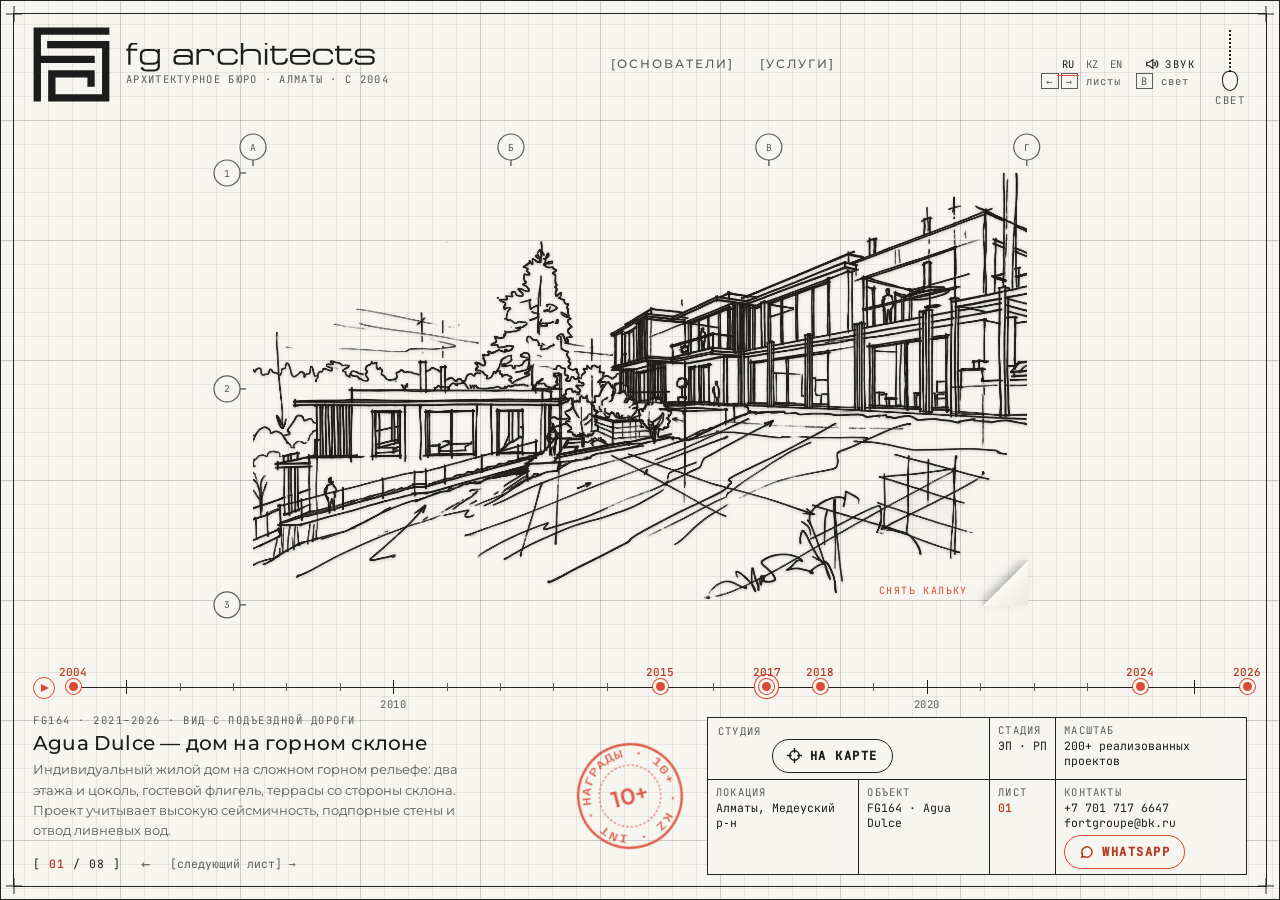
==== commit 848d224c: "Обновление сайта: услуги, калька, правки по анализу" ====
--- a/index.html
+++ b/index.html
@@ -2,29 +2,32 @@
 <html lang="ru">
 <head>
 <meta charset="UTF-8">
+<meta http-equiv="Content-Security-Policy" content="default-src 'self'; script-src 'self' 'unsafe-inline' https://www.googletagmanager.com https://mc.yandex.ru https://mc.yandex.kz https://yastatic.net; style-src 'self' 'unsafe-inline'; img-src 'self' data: blob: https://mc.yandex.ru https://mc.yandex.kz https://*.yandex.ru https://*.yandex.kz https://www.google-analytics.com https://*.google-analytics.com https://*.googletagmanager.com https://*.doubleclick.net https://*.google.com https://*.google.kz; font-src 'self' data:; connect-src 'self' data: blob: https://www.google-analytics.com https://*.google-analytics.com https://*.analytics.google.com https://*.googletagmanager.com https://mc.yandex.ru https://mc.yandex.kz https://*.yandex.ru https://*.yandex.kz; frame-src https://mc.yandex.ru https://mc.yandex.kz; worker-src 'self' blob:; media-src 'self' data: blob:; object-src 'none'; base-uri 'self'; form-action 'none'; upgrade-insecure-requests">
+<meta name="referrer" content="strict-origin-when-cross-origin">
 <meta name="viewport" content="width=device-width, initial-scale=1, viewport-fit=cover">
-<title>fg architects — архитектурное бюро в Алматы | дома, отели, интерьеры</title>
-<meta name="description" id="metaDesc" content="fg architects (ТОО «Fort Groupe») — архитектурное бюро в Алматы с 2004 года. Частные дома на рельефе, отели и курорты, офисные здания, интерьеры: от эскиза до рабочего проекта и авторского надзора.">
+<title>fg architects — архитектурное бюро в Алматы | архитектура и интерьеры</title>
+<meta name="description" id="metaDesc" content="fg architects (ТОО «Fort Groupe») — архитектурное бюро в Алматы с 2004 года. Жилая и общественная архитектура — частные дома, офисы, отели и курорты, общественные бани, тир-парк — и интерьеры всех типов: от эскиза до рабочего проекта и авторского надзора.">
 <meta name="theme-color" content="#f6f5f0">
 <meta property="og:type" content="website">
 <meta property="og:locale" id="ogLocale" content="ru_KZ">
 <meta property="og:locale:alternate" content="kk_KZ">
 <meta property="og:locale:alternate" content="en_US">
 <meta property="og:site_name" content="fg architects">
+<!--r7-head--><link rel="canonical" href="https://vladimirroy-cmyk.github.io/FGA-WEB/">
+<link rel="alternate" hreflang="ru" href="https://vladimirroy-cmyk.github.io/FGA-WEB/">
+<link rel="alternate" hreflang="kk" href="https://vladimirroy-cmyk.github.io/FGA-WEB/kk/">
+<link rel="alternate" hreflang="en" href="https://vladimirroy-cmyk.github.io/FGA-WEB/en/">
+<link rel="alternate" hreflang="x-default" href="https://vladimirroy-cmyk.github.io/FGA-WEB/">
+<meta property="og:url" content="https://vladimirroy-cmyk.github.io/FGA-WEB/">
+<meta property="og:image" content="https://vladimirroy-cmyk.github.io/FGA-WEB/assets/og.jpg">
+<meta property="og:image:width" content="1200">
+<meta property="og:image:height" content="630">
+<meta name="twitter:card" content="summary_large_image">
+<meta name="twitter:image" content="https://vladimirroy-cmyk.github.io/FGA-WEB/assets/og.jpg"><!--/r7-head-->
 <meta property="og:title" id="ogTitle" content="fg architects — архитектурное бюро в Алматы">
-<meta property="og:description" id="ogDesc" content="С 2004 года: частные дома на рельефе, отели и курорты, офисные здания, интерьеры. Алматы, пр. Серкебаева, 107/1, оф. 13.">
+<meta property="og:description" id="ogDesc" content="С 2004 года: жилая и общественная архитектура — частные дома, офисы, отели и курорты, общественные бани, тир-парк — и интерьеры всех типов. Алматы, пр. Серкебаева, 107/1, оф. 13.">
 <script type="application/ld+json">
-{"@context":"https://schema.org","@graph":[
-{"@type":"LocalBusiness","@id":"#firm","name":"fg architects","legalName":"ТОО «Fort Groupe»","alternateName":["Fort Groupe","FG Architects"],
- "description":"Архитектурное бюро в Алматы с 2004 года, более 200 реализованных проектов: частные дома на рельефе, отели и курорты, офисные здания, интерьеры. Эскиз, рабочий проект, авторский надзор.",
- "foundingDate":"2004","award":"Награды казахстанских и международных конкурсов по архитектуре и дизайну (более 10)","telephone":"+77017176647","email":"fortgroupe@bk.ru",
- "address":{"@type":"PostalAddress","streetAddress":"пр. Серкебаева, 107/1, офис 13","addressLocality":"Алматы","addressCountry":"KZ"},
- "areaServed":[{"@type":"City","name":"Алматы"},{"@type":"Country","name":"Казахстан"}],
- "slogan":"Архитектура начинается с человека и строится вокруг человека. Человек — мера всего","hasOfferCatalog":{"@type":"OfferCatalog","name":"Услуги","itemListElement":[{"@type":"Offer","itemOffered":{"@type":"Service","name":"Проектирование частного дома, в том числе на склоне"}},{"@type":"Offer","itemOffered":{"@type":"Service","name":"Проектирование отелей и курортов"}},{"@type":"Offer","itemOffered":{"@type":"Service","name":"Проектирование офисных зданий"}},{"@type":"Offer","itemOffered":{"@type":"Service","name":"Дизайн интерьера"}},{"@type":"Offer","itemOffered":{"@type":"Service","name":"Авторский надзор"}}]},
- "knowsAbout":["BIM-проектирование (Revit) с 2017 года","проектирование частного дома","проектирование на рельефе","проектирование отелей и курортов","офисные здания","дизайн интерьера","авторский надзор"],
- "founder":[{"@id":"#pogodaeva"},{"@id":"#roy"}]},
-{"@type":"Person","@id":"#pogodaeva","name":"Оксана Погодаева","jobTitle":"Основатель, управляющий партнёр","worksFor":{"@id":"#firm"}},
-{"@type":"Person","@id":"#roy","name":"Владимир Рой","alternateName":"Vladimir Roy","jobTitle":"Сооснователь, главный архитектор проектов","worksFor":{"@id":"#firm"}}]}
+{"@context": "https://schema.org", "@graph": [{"@type": "LocalBusiness", "@id": "#firm", "name": "fg architects", "legalName": "ТОО «Fort Groupe»", "alternateName": ["Fort Groupe", "FG Architects"], "description": "Архитектурное бюро в Алматы с 2004 года, более 200 реализованных проектов: жилая и общественная архитектура — частные дома, офисы, отели и курорты, общественные бани, тир-парк — и интерьеры всех типов. Эскиз, рабочий проект, авторский надзор.", "foundingDate": "2004", "award": "Награды казахстанских и международных конкурсов по архитектуре и дизайну (более 10)", "telephone": "+77017176647", "email": "fortgroupe@bk.ru", "address": {"@type": "PostalAddress", "streetAddress": "пр. Серкебаева, 107/1, офис 13", "addressLocality": "Алматы", "addressCountry": "KZ"}, "areaServed": [{"@type": "City", "name": "Алматы"}, {"@type": "Country", "name": "Казахстан"}], "slogan": "Архитектура начинается с человека и строится вокруг человека. Человек — мера всего", "hasOfferCatalog": {"@type": "OfferCatalog", "name": "Услуги", "itemListElement": [{"@type": "Offer", "itemOffered": {"@type": "Service", "name": "Проектирование частных домов, в том числе на склоне"}}, {"@type": "Offer", "itemOffered": {"@type": "Service", "name": "Проектирование общественных зданий: офисы, отели и курорты"}}, {"@type": "Offer", "itemOffered": {"@type": "Service", "name": "Проектирование общественных бань и тир-парка"}}, {"@type": "Offer", "itemOffered": {"@type": "Service", "name": "Дизайн интерьеров всех типов: жилых и общественных"}}, {"@type": "Offer", "itemOffered": {"@type": "Service", "name": "Авторский надзор"}}]}, "knowsAbout": ["BIM-проектирование (Revit) с 2017 года", "жилая архитектура", "общественная архитектура", "проектирование частного дома", "проектирование на рельефе", "проектирование отелей и курортов", "офисные здания", "общественные бани", "тир-парк", "дизайн интерьера", "авторский надзор"], "founder": [{"@id": "#pogodaeva"}, {"@id": "#roy"}], "url": "https://vladimirroy-cmyk.github.io/FGA-WEB/", "image": "https://vladimirroy-cmyk.github.io/FGA-WEB/assets/og.jpg", "inLanguage": "ru"}, {"@type": "Person", "@id": "#pogodaeva", "name": "Оксана Погодаева", "jobTitle": "Основатель, управляющий партнёр", "worksFor": {"@id": "#firm"}}, {"@type": "Person", "@id": "#roy", "name": "Владимир Рой", "alternateName": "Vladimir Roy", "jobTitle": "Сооснователь, главный архитектор проектов", "worksFor": {"@id": "#firm"}}]}
 </script>
 <link rel="icon" href="favicon.ico" sizes="any">
 <link rel="icon" href="favicon.svg" type="image/svg+xml">
@@ -32,7 +35,7 @@
   <link rel="preload" as="font" type="font/woff2" crossorigin href="fonts/tDbv2o-flEEny0FZhsfKu5WU4zr3E_BX0PnT8RD8yKwBNntkaToggR7BYRbKPxDcwg.woff2">
   <link rel="preload" as="font" type="font/woff2" crossorigin href="fonts/JTUSjIg1_i6t8kCHKm459W1hyzbi.woff2">
   <link rel="preload" as="font" type="font/woff2" crossorigin href="fonts/JTUSjIg1_i6t8kCHKm459Wlhyw.woff2">
-  <link rel="stylesheet" href="css/app.css?v=3543f463">
+  <link rel="stylesheet" href="css/app.css?v=223a525c">
 <link rel="preload" as="image" href="assets/img/Fg117_sk-10.webp" fetchpriority="high">
 <link rel="preload" as="image" href="assets/img/Fg117_sk-10-light.webp">
 
@@ -61,6 +64,7 @@
     </a>
     <nav class="tabs-nav" id="tabs" role="tablist" aria-label="Разделы" data-i18n-aria="tabs.aria">
       <button class="tab-btn" role="tab" id="tab-founders" aria-controls="tracing-overlay" aria-selected="false" data-tab="founders" onclick="selectTab('founders')"><span aria-hidden="true">[</span><span data-i18n="tab.founders">Основатели</span><span aria-hidden="true">]</span></button>
+      <button class="tab-btn" role="tab" tabindex="-1" id="tab-services" aria-controls="services-overlay" aria-selected="false" aria-haspopup="dialog" data-tab="services" onclick="selectTab('services')"><span aria-hidden="true">[</span><span data-i18n="svc.tab">Услуги</span><span aria-hidden="true">]</span></button>
     </nav>
     <div class="top-right">
       <div class="lang-switch" role="group" aria-label="Язык сайта" data-i18n-aria="lang.aria">
@@ -83,9 +87,14 @@
       <canvas id="gl" role="img" aria-label="Эскиз: Agua Dulce — дом на горном склоне, вид с подъездной дороги"></canvas>
       <svg class="overlay-svg" id="ovl"></svg>
       <div class="t-square" id="tsq"></div>
+      <div class="rl-under" id="rlUnder" hidden aria-hidden="true"><div class="rl-bg"></div><img class="rl-img" alt="" decoding="async"></div>
+      <div class="reality" id="reality" hidden aria-hidden="true"><div class="rl-bg"></div><img class="rl-img" alt="" decoding="async"><span class="rl-tag"></span></div>
+      <div class="kalka-edge" id="kEdge" hidden aria-hidden="true"><span class="ke-grip"></span></div>
+      <button class="peel" id="peelBtn" type="button" hidden aria-pressed="false"><span class="pl-c" aria-hidden="true"></span><span class="pl-t">Снять кальку</span></button>
       <div class="wipe-handle" id="wipe"><em class="l" data-i18n="layer.shade">ПОДАЧА</em><span>⇆</span><em class="r" data-i18n="layer.lines">ЛИНИИ</em></div>
     </div>
     <button class="zoom-btn" id="zoomBtn" hidden onclick="toggleZoom()" aria-pressed="true"><svg viewBox="0 0 16 16" aria-hidden="true"><path d="M1 5V1h4M11 1h4v4M15 11v4h-4M5 15H1v-4"/></svg><span>Весь лист</span></button>
+    <button class="peel-m" id="peelM" type="button" hidden aria-pressed="false"><svg viewBox="0 0 16 16" aria-hidden="true"><path d="M2 2h12v12H2z"/><path d="M8 2v12"/><path d="M14 14l-4-4"/></svg><span>Снять кальку</span></button>
     <div class="loader" id="loader" aria-hidden="true" data-i18n="loader">ЗАКРЕПЛЯЮ ЛИСТ…</div>
 
     <button id="concept-toggle-btn" class="concept-toggle hidden" onclick="toggleConceptLayer()" aria-label="Переключить слой: линии или тональная подача" data-i18n-aria="layer.aria">
@@ -141,6 +150,18 @@
       </div>
     </section>
 
+    <section id="services-overlay" class="tracing-overlay kalka" aria-hidden="true" inert role="dialog" aria-modal="true" aria-labelledby="svcTitle">
+      <div class="tape tape-tl"></div><div class="tape tape-tr"></div>
+      <button class="kalka-close" onclick="closeKalka()" aria-label="Закрыть" data-i18n-aria="close">×</button>
+      <div class="tracing-header"><span data-i18n="svc.header">FG ARCHITECTS — ВЕДОМОСТЬ УСЛУГ</span><span class="hide-m" data-i18n="svc.sheet">ЛИСТ: КАЛЬКА 04-А</span></div>
+      <div class="svc-body">
+        <h3 class="svc-title" id="svcTitle" data-i18n="svc.title">Что мы проектируем</h3>
+        <ol class="svc-list"><li data-i18n="svc.1">Жилая архитектура: частные дома, в том числе на склоне</li><li data-i18n="svc.2">Общественная архитектура: офисы, отели и курорты</li><li data-i18n="svc.3">Общественные бани, тир-парк</li><li data-i18n="svc.4">Интерьеры всех типов: жилые и общественные</li><li data-i18n="svc.5">Авторский надзор на объекте</li></ol>
+        <p class="svc-stages"><b data-i18n="svc.stages.k">Стадии</b><span data-i18n="svc.stages">эскизный проект → рабочий проект → авторский надзор</span></p>
+        <div class="bim-line"><b>BIM</b><span data-i18n="bim.line">Проектируем в BIM (Revit) с 2017 года: единая цифровая модель от эскиза до рабочей документации</span></div>
+        <a class="map-btn wa-btn svc-cta" target="_blank" rel="noopener noreferrer" href="https://wa.me/77017176647"><svg viewBox="0 0 16 16" aria-hidden="true"><path d="M3 13l.8-2.6A5.5 5.5 0 1 1 6 12.4z"/></svg><span data-i18n="svc.cta">Обсудить проект</span></a>
+      </div>
+    </section>
     <section id="awards-overlay" class="tracing-overlay kalka" aria-hidden="true" inert role="dialog" aria-modal="true" aria-labelledby="awTitle">
       <div class="tape tape-tl"></div><div class="tape tape-tr"></div>
       <button class="kalka-close" onclick="closeKalka()" aria-label="Закрыть" data-i18n-aria="close">×</button>
@@ -202,13 +223,13 @@
 <label class="haptic-proxy" aria-hidden="true" id="hapticProxy"><input type="checkbox" switch tabindex="-1"></label>
 <noscript><section style="position:fixed;inset:12%;overflow:auto;background:#f6f5f0;padding:24px;font:14px/1.6 sans-serif;z-index:99">
 <h2>fg architects — архитектурное бюро в Алматы</h2>
-<p>ТОО «Fort Groupe», с 2004 года, более 200 реализованных проектов, более 10 наград казахстанских и международных конкурсов. Частные дома на рельефе, отели и курорты, офисные здания, интерьеры: эскиз, рабочий проект, авторский надзор.</p>
+<p>ТОО «Fort Groupe», с 2004 года, более 200 реализованных проектов, более 10 наград казахстанских и международных конкурсов. Жилая и общественная архитектура — частные дома, офисы, отели и курорты, общественные бани, тир-парк — и интерьеры всех типов: эскиз, рабочий проект, авторский надзор.</p>
 <p>Руководство: Оксана Погодаева — основатель, управляющий партнёр (в профессии с 1995 года); Владимир Рой — сооснователь, главный архитектор проектов (в профессии с 1999 года).</p>
 <p>Алматы, пр. Серкебаева, 107/1, оф. 13 · <a href="tel:+77017176647">+7 701 717 6647</a> · <a href="mailto:fortgroupe@bk.ru">fortgroupe@bk.ru</a></p>
 <h3>Проекты</h3>
 <ul>
 <li><b>Agua Dulce (FG164), Алматы, Медеуский р‑н, 2021–2026</b> — индивидуальный жилой дом на сложном горном рельефе: два этажа и цоколь, гостевой флигель, террасы, облицовка натуральным камнем; подпорные стены, высокая сейсмичность, отвод ливневых вод. Эскизный и рабочий проект.</li>
-<li><b>KAZ Recycling (FG200), Карасайский р-н, с. Абай, 2024–2026</b> — административное здание класса А: перфорированная оболочка с органическими проёмами, витражный первый этаж, атриум, проект фасадного освещения. Эскизный проект.</li>
+<li><b>Офисное здание класса А (FG200), Карасайский р-н, с. Абай, 2024–2026</b> — административное здание класса А: перфорированная оболочка с органическими проёмами, витражный первый этаж, атриум, проект фасадного освещения. Эскизный проект.</li>
 <li><b>Отель в Чундже (FG131), Алматинская обл., 2018–2026</b> — загородный отель: интерьеры лобби-бара, комплектация, рабочая документация и авторский надзор.</li>
 <li><b>Классические интерьеры, Алматы</b> — дизайн-проект холла и гостиной: стеновые панели, пилястры, карнизы, двери с остеклением.</li>
 </ul>
@@ -217,6 +238,6 @@
 <p>Для просмотра эскизов включите JavaScript.</p></section></noscript>
 
 <script defer src="js/config.js?v=3b1d8823"></script>
-<script defer src="js/app.js?v=95995d14"></script>
+<script defer src="js/app.js?v=6d9791e0"></script>
 </body>
 </html>
--- a/css/app.css
+++ b/css/app.css
@@ -644,3 +644,183 @@
 .sound-btn[aria-pressed="false"] .wave{display:none}
 .haptic-proxy{position:absolute;left:-9999px;top:0;width:1px;height:1px;opacity:0;pointer-events:none}
 @media (max-width:860px){.top-right{gap:10px}.sound-btn span{display:none}.lang-switch{font-size:9.5px}}
+/* === r4: телефон — компактная шапка, планшет — кнопка карты === */
+@media (max-width:860px) and (orientation:portrait){
+  .top-bar{display:grid;grid-template-columns:1fr auto auto auto;grid-template-rows:auto auto;align-items:center;column-gap:4px;row-gap:2px;min-height:0;height:auto}
+  .top-right{display:contents}
+  .logo-block{grid-column:1/4;grid-row:1;gap:10px}
+  .logo-mark{width:46px;height:46px}
+  .logo-word{width:140px;height:16.3px}
+  .tabs-nav{grid-column:1;grid-row:2;order:0;width:auto;justify-content:flex-start;gap:0}
+  .tabs-nav .tab-btn{padding:8px 0;min-height:40px}
+  .lang-switch{grid-column:2;grid-row:2}
+  .sound-btn{grid-column:3;grid-row:2}
+  .lamp-cord{grid-column:4;grid-row:1/3;align-self:start;margin-top:-16px;margin-bottom:0}
+}
+@media (max-height:500px) and (orientation:landscape){
+  .logo-mark{width:42px!important;height:42px!important}
+  .logo-word{width:128px!important;height:14.9px!important}
+  .top-bar{min-height:0}
+}
+@media (max-width:380px) and (orientation:portrait){
+  .logo-mark{width:40px!important;height:40px!important}
+  .logo-word{width:122px!important;height:14.2px!important}
+}
+.title-block .tb-addr .map-btn{white-space:nowrap}
+@media (max-width:1180px){.title-block .tb-addr .map-btn{margin-left:0}}
+/* === r5: рисование, сумерки, живой лист === */
+.sketch-wrapper{transform:perspective(1600px) rotateX(var(--rx,0deg)) rotateY(var(--ry,0deg));transition:opacity .35s ease,transform .5s cubic-bezier(.2,.7,.2,1)}
+.sketch-wrapper.leaving{transform:perspective(1600px) rotateX(var(--rx,0deg)) rotateY(var(--ry,0deg)) translateY(8px) scale(.985)}
+@media (pointer:fine){.sketch-wrapper canvas{filter:drop-shadow(var(--shx,0px) var(--shy,1.5px) 1.6px rgba(30,25,15,.16))}
+  body.blueprint .sketch-wrapper canvas{filter:drop-shadow(var(--shx,0px) var(--shy,1.5px) 2px rgba(0,6,18,.45))}}
+.sketch-wrapper::after{content:"";position:absolute;inset:-8%;pointer-events:none;opacity:0;transition:opacity .8s ease;
+  background:radial-gradient(circle at var(--gx,50%) var(--gy,40%),rgba(255,248,230,.55),transparent 42%);mix-blend-mode:soft-light}
+.sketch-wrapper.lit::after{opacity:1}
+body.blueprint .sketch-wrapper::after{background:radial-gradient(circle at var(--gx,50%) var(--gy,40%),rgba(140,180,255,.16),transparent 40%);mix-blend-mode:screen}
+body.kalka-open .sketch-wrapper::after{opacity:0}
+.pen{position:absolute;left:0;top:0;width:34px;height:34px;margin:-31px 0 0 -3px;transform-origin:3px 31px;pointer-events:none;opacity:0;transition:opacity .3s ease;z-index:3}
+.pen.on{opacity:1}
+.pen svg{width:100%;height:100%;overflow:visible;filter:drop-shadow(2px 3px 2px rgba(0,0,0,.18))}
+.pen .pw{fill:#f2c94c;stroke:var(--text-main);stroke-width:1.2;stroke-linejoin:round}
+.pen .pc{fill:#ecd8b0;stroke:var(--text-main);stroke-width:1.2;stroke-linejoin:round}
+.pen .pt{fill:var(--text-main)}
+.pen .pb{stroke:var(--accent);stroke-width:3}
+.guides line{stroke:var(--text-muted);stroke-width:1;vector-effect:non-scaling-stroke;opacity:.4;fill:none}
+.guides{transition:opacity 1.4s ease}.guides.gone{opacity:0}
+.drafting-board::before{content:"";position:absolute;inset:0;pointer-events:none;z-index:6;opacity:0;mix-blend-mode:multiply;
+  background:linear-gradient(180deg,#5d6cab 0%,#b98aae 42%,#ee9f6a 76%,#f7c07a 100%)}
+.drafting-board.dusk::before{animation:fgDusk 1.7s ease-in-out}
+.drafting-board.dawn::before{animation:fgDawn 1.1s ease-in-out;background:linear-gradient(180deg,#f7d9a8 0%,#f3c3a0 50%,#fbe7c8 100%);mix-blend-mode:soft-light}
+@keyframes fgDusk{0%{opacity:0}20%{opacity:.85}55%{opacity:.55}100%{opacity:0}}
+@keyframes fgDawn{0%{opacity:0}45%{opacity:.9}100%{opacity:0}}
+body.dusking,body.dusking *,body.dusking *::before,body.dusking *::after{transition-duration:1.2s!important;transition-delay:.3s!important}
+@media (prefers-reduced-motion:reduce){.sketch-wrapper{transform:none!important}.drafting-board::before{display:none}.pen{display:none}}
+/* === r6: снять кальку === */
+.reality{position:absolute;inset:0;overflow:hidden;z-index:2;pointer-events:none;clip-path:inset(0 0 0 calc(var(--rp,1)*100%));background:#d9d6cf}
+.reality[hidden]{display:none}
+.rl-bg{position:absolute;inset:-3%;background-size:cover;background-position:center;filter:blur(12px) saturate(.95)}
+.rl-img{position:absolute;max-width:none;height:auto;display:block;user-select:none}
+.rl-tag{position:absolute;right:10px;top:10px;padding:4px 8px;font-family:'JetBrains Mono',monospace;font-size:9.5px;letter-spacing:1.4px;text-transform:uppercase;
+  color:#fff;background:rgba(20,20,20,.55);backdrop-filter:blur(6px);-webkit-backdrop-filter:blur(6px);opacity:0;transition:opacity .4s ease}
+.sketch-wrapper.rl-wide .rl-tag{opacity:1}
+.peel.mid{opacity:0!important;pointer-events:none}
+/* калька полупрозрачная: пока её поднимают, снимок слегка просвечивает и сквозь неё */
+.rl-under{position:absolute;inset:0;overflow:hidden;z-index:2;pointer-events:none;mix-blend-mode:multiply;opacity:0;transition:opacity .5s ease;
+  clip-path:inset(0 calc((1 - var(--rp,1))*100%) 0 0)}
+.rl-under[hidden]{display:none}
+.sketch-wrapper.peeling .rl-under{opacity:.2}
+body.blueprint .rl-under{mix-blend-mode:screen}
+.kalka-edge{position:absolute;top:-6px;bottom:-6px;left:calc(var(--rp,1)*100%);width:28px;margin-left:-14px;z-index:4;cursor:ew-resize;touch-action:none;opacity:0;transition:opacity .3s}
+.kalka-edge[hidden]{display:none}
+.sketch-wrapper.peeling .kalka-edge{opacity:1}
+.kalka-edge::before{content:"";position:absolute;left:13px;top:0;bottom:0;width:2px;background:linear-gradient(var(--bg-paper),#fff,var(--bg-paper));box-shadow:4px 0 10px rgba(0,0,0,.35),-10px 0 18px rgba(255,255,255,.55)}
+.ke-grip{position:absolute;left:4px;top:50%;width:20px;height:44px;margin-top:-22px;border:1px solid var(--border);background:var(--bg-paper);border-radius:10px;box-shadow:0 2px 8px rgba(0,0,0,.18)}
+.ke-grip::before{content:"";position:absolute;left:6px;right:6px;top:15px;bottom:15px;border-left:1px solid var(--text-muted);border-right:1px solid var(--text-muted)}
+/* загнутый уголок кальки */
+.peel{position:absolute;right:-1px;bottom:-1px;z-index:5;display:flex;align-items:flex-end;justify-content:flex-end;gap:8px;padding:0;border:0;background:none;cursor:pointer;touch-action:none;
+  opacity:0;transform:translateY(6px);transition:opacity .5s ease,transform .5s ease;color:var(--text-main)}
+.peel[hidden]{display:none}
+.peel.ready{opacity:1;transform:none}
+.pl-c{order:2;width:46px;height:46px;position:relative;filter:drop-shadow(-3px -3px 4px rgba(0,0,0,.18));transition:width .3s ease,height .3s ease}
+.pl-c::before{content:"";position:absolute;inset:0;background:linear-gradient(135deg,transparent 50%,#fbfaf6 50%,#e9e6dc 100%);clip-path:polygon(100% 0,100% 100%,0 100%)}
+.pl-c::after{content:"";position:absolute;inset:0;background:linear-gradient(315deg,transparent 48%,rgba(0,0,0,.08) 50%,transparent 62%)}
+.peel:hover .pl-c,.peel:focus-visible .pl-c{width:58px;height:58px}
+.pl-t{order:1;margin-bottom:6px;font-family:'JetBrains Mono',monospace;font-size:10px;letter-spacing:1.4px;text-transform:uppercase;color:var(--accent);white-space:nowrap;
+  background:color-mix(in srgb,var(--bg-paper) 85%,transparent);padding:3px 6px}
+.peel.back .pl-c{opacity:0;width:0}
+.peel.back{right:8px;bottom:8px}
+.peel.back .pl-t{margin:0;border:1px solid var(--accent)}
+.peel:focus-visible{outline:2px solid var(--accent);outline-offset:3px}
+body.blueprint .rl-img,body.blueprint .rl-bg{filter:brightness(.72) saturate(.85)}
+body.blueprint .rl-bg{filter:blur(12px) brightness(.6)}
+body.blueprint .pl-c::before{background:linear-gradient(135deg,transparent 50%,#cfe0f5 50%,#9fb9da 100%)}
+body.kalka-open .peel,body.kalka-open .kalka-edge{display:none}
+.peel-m{display:none}
+@media (max-width:860px) and (orientation:portrait){
+  .sketch-wrapper.zoomed.peeling{animation-play-state:paused}
+  .peel{display:none!important}
+  .rl-tag{right:auto;left:50%;transform:translateX(-50%)}
+  .peel-m{display:inline-flex;position:absolute;left:16px;bottom:2px;z-index:4;align-items:center;gap:6px;min-height:32px;padding:4px 9px;
+    font-family:'JetBrains Mono',monospace;font-size:9.5px;letter-spacing:1px;text-transform:uppercase;color:var(--accent);
+    background:color-mix(in srgb,var(--bg-paper) 88%,transparent);border:1px solid var(--accent)}
+  .peel-m[hidden],body.kalka-open .peel-m{display:none}
+  .peel-m svg{width:11px;height:11px;fill:none;stroke:currentColor;stroke-width:1.4}
+  .peel-m[aria-pressed=true]{background:var(--accent);color:var(--bg-paper)}
+}
+@media (max-width:860px){
+  .pl-c{width:38px;height:38px}
+  .pl-t{font-size:9px}
+}
+/* === r7: услуги, ноутбуки, читаемость === */
+.tabs-nav{gap:26px}
+.svc-body{padding-top:2px}
+.svc-title{font-family:'Montserrat',sans-serif;font-weight:500;font-size:20px;margin-bottom:10px}
+.svc-list{list-style:none;counter-reset:svc;border-top:1px solid var(--text-main)}
+.svc-list li{counter-increment:svc;display:flex;align-items:baseline;gap:14px;padding:9px 2px;border-bottom:1px dashed var(--border);font-size:15px;line-height:1.3}
+.svc-list li::before{content:"0" counter(svc);font-family:'JetBrains Mono',monospace;font-size:11px;letter-spacing:1px;color:var(--accent-text);flex:none}
+.svc-stages{display:flex;gap:12px;align-items:baseline;margin-top:12px;font-size:13px;color:var(--text-muted)}
+.svc-stages b{font-family:'JetBrains Mono',monospace;font-size:10.5px;letter-spacing:1.2px;text-transform:uppercase;font-weight:500;color:var(--text-main);flex:none}
+#services-overlay .bim-line{justify-content:flex-start;text-align:left}
+.svc-cta{display:inline-flex;margin-top:14px}
+.tl-dot:focus-visible{outline:2px solid var(--accent);outline-offset:3px;border-radius:50%}
+/* читаемость мелких подписей */
+.title-block .k{font-size:10.5px}
+#cap-meta{font-size:10.5px}
+.tl-dot .tl-y{font-size:11px}
+.logo-text small{font-size:10.5px;letter-spacing:1.3px}
+.lamp-lbl{font-size:10.5px!important}
+.cap-more{font-size:11px}
+/* ноутбуки с невысоким экраном: шапка ниже, эскиз крупнее, описание в две строки */
+@media (min-width:861px) and (max-height:820px){
+  .logo-mark{width:58px;height:58px}
+  .top-bar{min-height:60px}
+  .canvas-stage{margin:4px 0 4px}
+}
+@media (min-width:861px) and (min-height:641px) and (max-height:760px){
+  .caption p{display:-webkit-box;-webkit-line-clamp:2;-webkit-box-orient:vertical;overflow:hidden}
+}
+@media (max-width:860px){
+  .lang-switch button{font-size:11px}
+  .title-block .k{font-size:10px}
+  .zoom-btn,.peel-m{font-size:10.5px}
+  .title-block a[href^="tel"],.title-block a[href^="mailto"]{display:inline-block;padding:9px 0}
+  .svc-title{font-size:16px;margin-bottom:6px}
+  .svc-list li{font-size:13px;padding:7px 2px;gap:10px}
+  .svc-stages{font-size:11.5px;flex-direction:column;gap:2px}
+  #services-overlay .bim-line{font-size:10.5px}
+}
+@media (min-width:861px) and (max-height:820px){#tracing-overlay .tracing-foot{display:none}.svc-list li{padding:7px 2px}.svc-title{margin-bottom:6px}}
+@media (max-width:860px){
+  #services-overlay .bim-line{display:none}
+  .svc-stages{margin-top:8px}
+  .svc-cta{margin-top:10px}
+}
+@media (max-width:860px) and (max-height:700px){
+  .svc-title,.svc-stages{display:none}
+  .svc-list li{font-size:12px;padding:4px 2px}
+  .svc-cta{margin-top:6px;min-height:30px;padding:4px 12px}
+  #services-overlay .tracing-header{margin-bottom:4px}
+}
+@media (max-width:380px) and (orientation:portrait){.tabs-nav{gap:8px!important}.tab-btn{font-size:9px;letter-spacing:.4px}}
+@media (max-width:860px) and (orientation:portrait){
+  .tabs-nav{gap:14px}
+  /* калька «Основатели» целиком помещается на экран */
+  #tracing-overlay .tracing-foot{display:none}
+  #tracing-overlay .founder-sketch-avatar{width:100px;height:100px;margin-bottom:8px}
+  #tracing-overlay .founder-sketch-avatar .ph{width:90px;height:90px}
+  #tracing-overlay .bim-line{font-size:10.5px;text-align:left;margin-top:6px}
+}
+/* === r8: услуги — длинные строки на телефоне === */
+@media (max-width:860px){
+  .svc-title{display:none}
+  .svc-list li{font-size:12px;line-height:1.25;padding:6px 2px;gap:8px}
+  .svc-stages{font-size:11px;margin-top:6px}
+}
+@media (max-width:860px) and (max-height:700px){
+  .svc-list li{font-size:11px;padding:3px 2px}
+  .svc-list{border-top:0}
+  #services-overlay .tracing-header{display:none}
+  #services-overlay{padding-top:10px;padding-bottom:10px}
+  #services-overlay .svc-body{padding-right:24px}
+  .svc-cta{margin-top:5px}
+}
